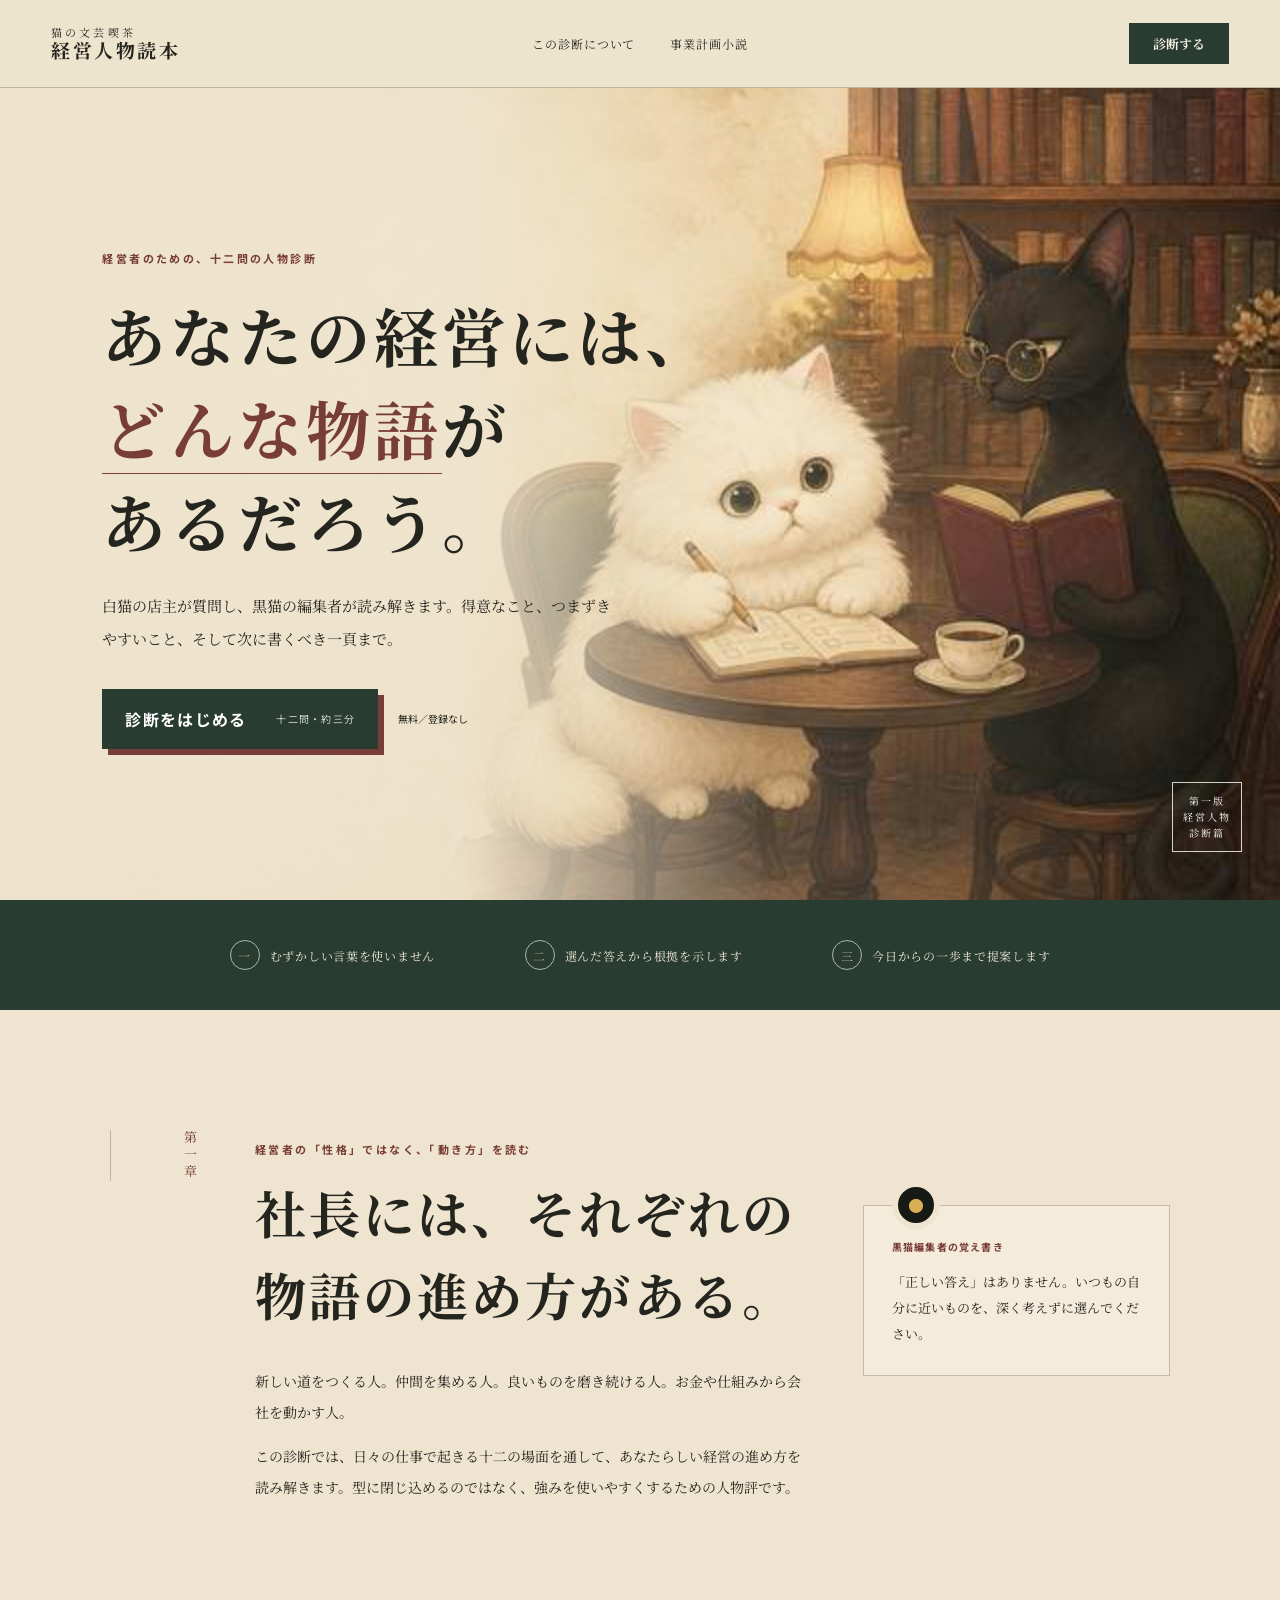
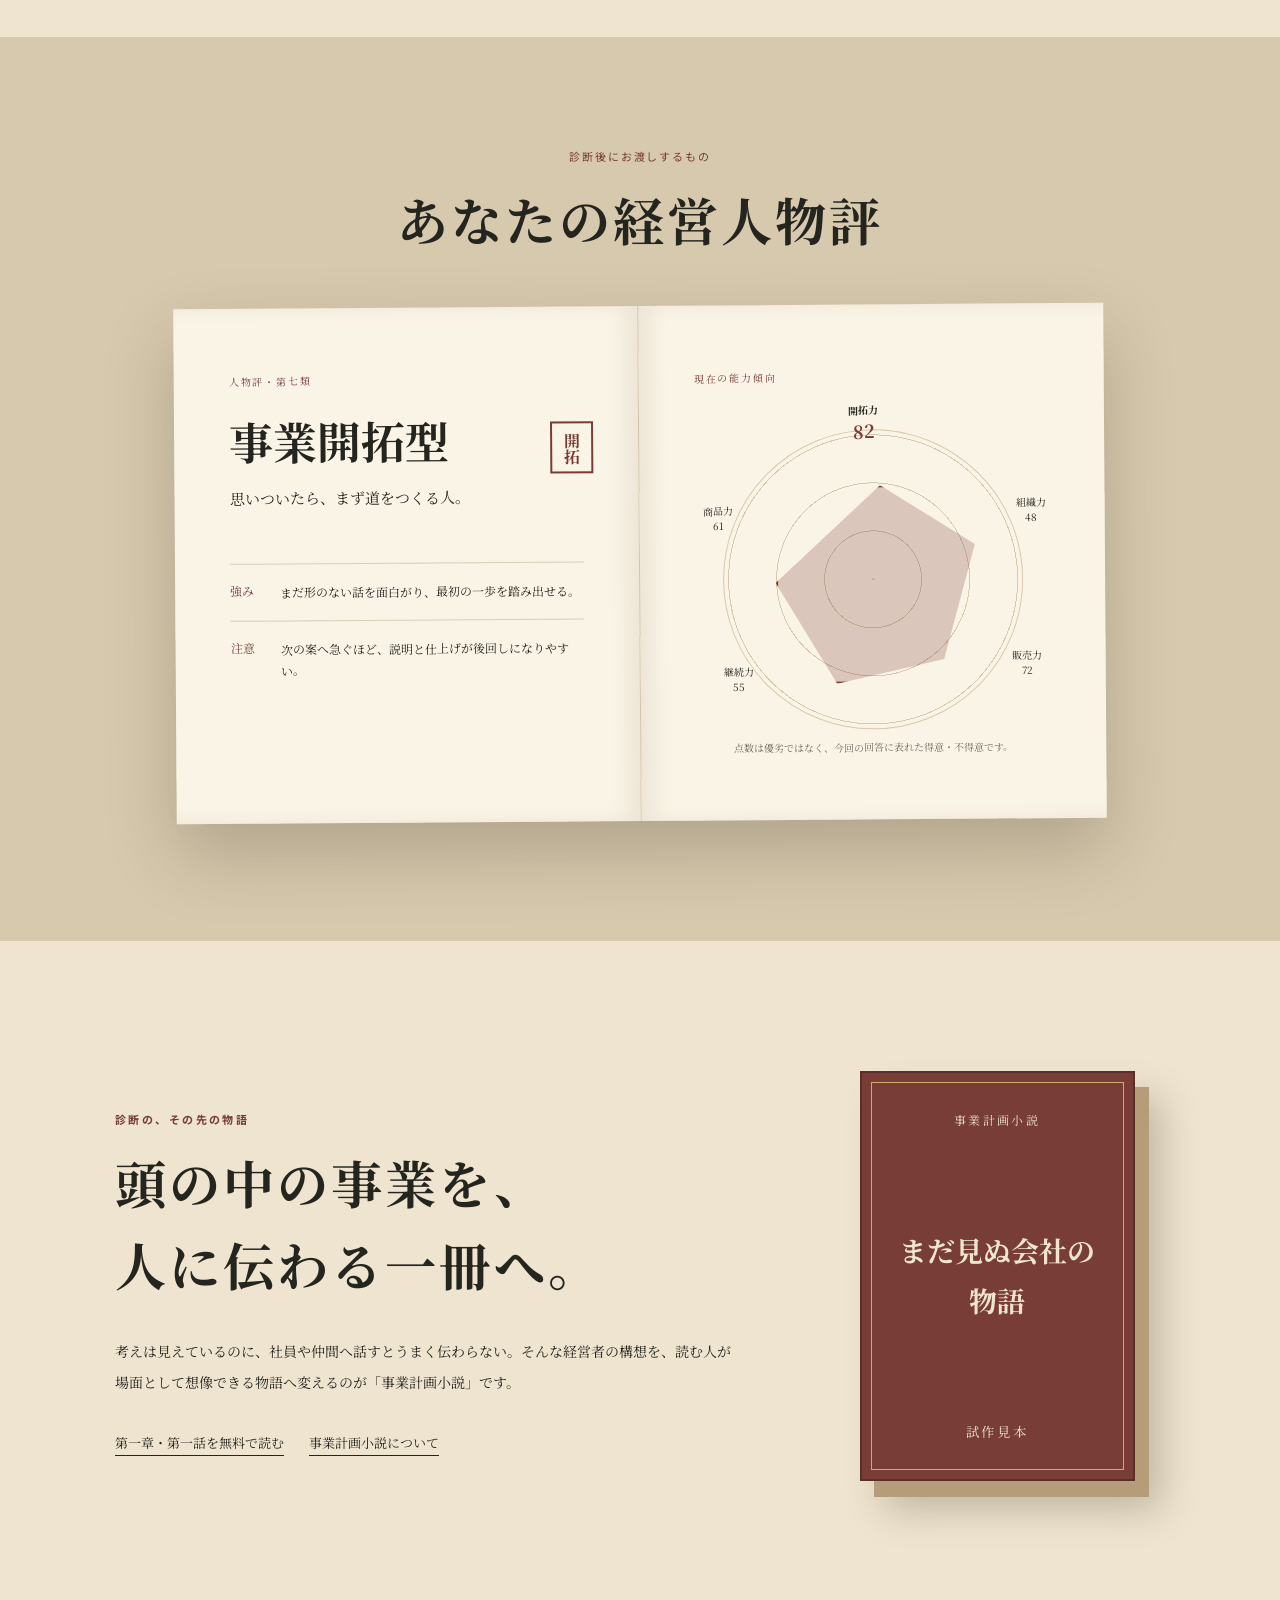
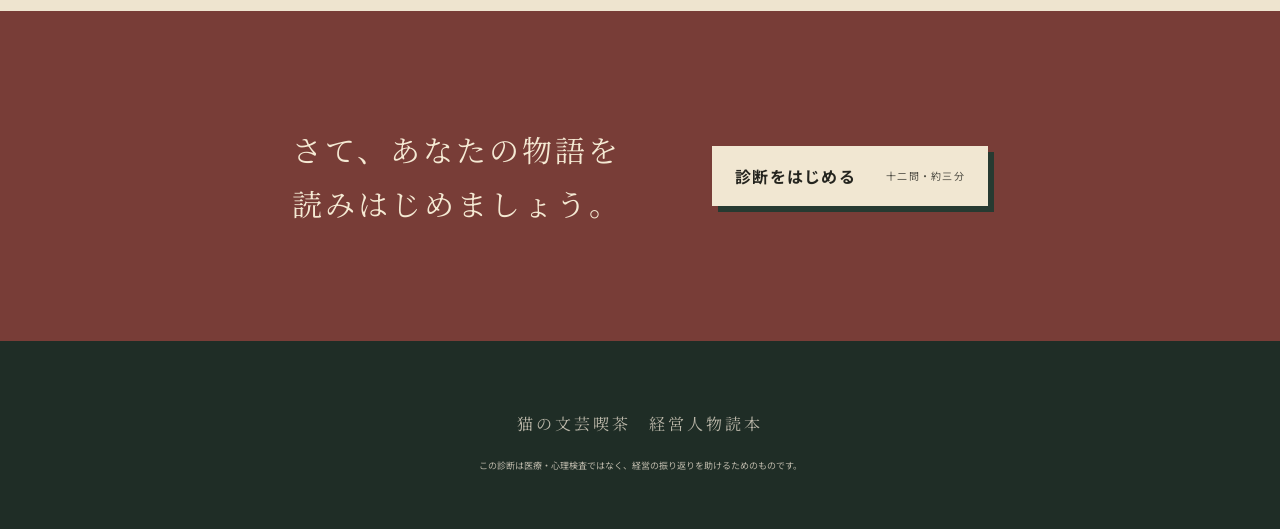
==== prototype-v3/index.html @ 884569ca "文芸喫茶をテーマにした新トップ案を追加" ====
<!doctype html>
<html lang="ja">
<head>
  <meta charset="utf-8">
  <meta name="viewport" content="width=device-width,initial-scale=1">
  <meta name="theme-color" content="#eee4cf">
  <title>猫の文芸喫茶｜経営タイプ診断</title>
  <meta name="description" content="12の質問から、あなたの経営タイプと次の一手を読み解きます。">
  <link rel="stylesheet" href="styles.css">
</head>
<body>
  <header class="topbar">
    <a class="logo" href="#top"><span>猫の文芸喫茶</span><b>経営人物読本</b></a>
    <nav aria-label="主要メニュー"><a href="#about">この診断について</a><a href="#novel">事業計画小説</a></nav>
    <a class="small-start" href="../prototype-v2/">診断する</a>
  </header>

  <main id="top">
    <section class="hero">
      <img class="hero-image" src="assets/literary-cats-web.jpg" alt="古い文芸喫茶で経営診断をする白猫と黒猫">
      <div class="hero-copy">
        <p class="kicker">経営者のための、十二問の人物診断</p>
        <h1>あなたの経営には、<br><em>どんな物語</em>が<br>あるだろう。</h1>
        <p class="intro">白猫の店主が質問し、黒猫の編集者が読み解きます。得意なこと、つまずきやすいこと、そして次に書くべき一頁まで。</p>
        <div class="hero-actions">
          <a class="start-button" href="../prototype-v2/">診断をはじめる<span>十二問・約三分</span></a>
          <p>無料／登録なし</p>
        </div>
      </div>
      <p class="edition">第一版<br>経営人物<br>診断篇</p>
    </section>

    <section class="quiet-strip" aria-label="診断の特徴">
      <p><span>一</span>むずかしい言葉を使いません</p>
      <p><span>二</span>選んだ答えから根拠を示します</p>
      <p><span>三</span>今日からの一歩まで提案します</p>
    </section>

    <section class="reading-room" id="about">
      <div class="section-number">第一章</div>
      <div class="room-copy">
        <p class="overline">経営者の「性格」ではなく、「動き方」を読む</p>
        <h2>社長には、それぞれの<br>物語の進め方がある。</h2>
        <p>新しい道をつくる人。仲間を集める人。良いものを磨き続ける人。お金や仕組みから会社を動かす人。</p>
        <p>この診断では、日々の仕事で起きる十二の場面を通して、あなたらしい経営の進め方を読み解きます。型に閉じ込めるのではなく、強みを使いやすくするための人物評です。</p>
      </div>
      <aside class="editor-note">
        <div class="black-cat-mark" aria-hidden="true">●</div>
        <p class="note-label">黒猫編集者の覚え書き</p>
        <blockquote>「正しい答え」はありません。いつもの自分に近いものを、深く考えずに選んでください。</blockquote>
      </aside>
    </section>

    <section class="result-preview">
      <div class="preview-heading"><p>診断後にお渡しするもの</p><h2>あなたの経営人物評</h2></div>
      <div class="book-spread">
        <article class="type-page">
          <p class="page-label">人物評・第七類</p>
          <h3>事業開拓型</h3>
          <p class="type-line">思いついたら、まず道をつくる人。</p>
          <div class="seal">開拓</div>
          <dl><div><dt>強み</dt><dd>まだ形のない話を面白がり、最初の一歩を踏み出せる。</dd></div><div><dt>注意</dt><dd>次の案へ急ぐほど、説明と仕上げが後回しになりやすい。</dd></div></dl>
        </article>
        <article class="chart-page">
          <p class="page-label">現在の能力傾向</p>
          <div class="radar-placeholder" aria-label="能力レーダーチャートの見本"><i></i><b>開拓力<br><strong>82</strong></b><span class="a">商品力<br>61</span><span class="b">組織力<br>48</span><span class="c">販売力<br>72</span><span class="d">継続力<br>55</span></div>
          <p class="caption">点数は優劣ではなく、今回の回答に表れた得意・不得意です。</p>
        </article>
      </div>
    </section>

    <section class="novel-section" id="novel">
      <div class="novel-inner">
        <p class="overline">診断の、その先の物語</p>
        <h2>頭の中の事業を、<br>人に伝わる一冊へ。</h2>
        <p>考えは見えているのに、社員や仲間へ話すとうまく伝わらない。そんな経営者の構想を、読む人が場面として想像できる物語へ変えるのが「事業計画小説」です。</p>
        <div class="novel-links"><a href="../prototype/story-preview.html">第一章・第一話を無料で読む</a><a href="../prototype/story-plan.html">事業計画小説について</a></div>
      </div>
      <div class="book-cover" aria-hidden="true"><span>事業計画小説</span><b>まだ見ぬ会社の<br>物語</b><small>試作見本</small></div>
    </section>

    <section class="final-cta">
      <p>さて、あなたの物語を<br>読みはじめましょう。</p>
      <a class="start-button light" href="../prototype-v2/">診断をはじめる<span>十二問・約三分</span></a>
    </section>
  </main>
  <footer><p>猫の文芸喫茶　経営人物読本</p><small>この診断は医療・心理検査ではなく、経営の振り返りを助けるためのものです。</small></footer>
</body>
</html>
---- prototype-v3/styles.css ----
@import url('https://fonts.googleapis.com/css2?family=Noto+Sans+JP:wght@400;600;700&family=Noto+Serif+JP:wght@500;600;700;900&display=swap');
:root{--paper:#eee4cf;--light:#f8f1e3;--ink:#25251f;--green:#293c32;--wine:#783d37;--gold:#a77d3d;--line:rgba(51,42,29,.25)}*{box-sizing:border-box}html{scroll-behavior:smooth}body{margin:0;background:var(--paper);color:var(--ink);font-family:'Noto Serif JP','Yu Mincho',serif}.topbar{height:88px;display:grid;grid-template-columns:1fr auto 1fr;align-items:center;padding:0 4vw;border-bottom:1px solid var(--line);background:rgba(238,228,207,.96);position:relative;z-index:3}.logo{color:var(--ink);text-decoration:none;line-height:1.2}.logo span{display:block;font-size:11px;letter-spacing:.28em}.logo b{font-size:19px;letter-spacing:.13em}.topbar nav{display:flex;gap:35px}.topbar nav a{color:var(--ink);text-decoration:none;font-size:12px;letter-spacing:.08em}.small-start{justify-self:end;color:var(--light);background:var(--green);padding:11px 24px;text-decoration:none;font-weight:700;font-size:13px}.hero{min-height:calc(100vh - 88px);position:relative;overflow:hidden;display:grid;align-items:center}.hero-image{position:absolute;inset:0;width:100%;height:100%;object-fit:cover}.hero:after{content:"";position:absolute;inset:0;background:linear-gradient(90deg,rgba(238,228,207,.98) 0%,rgba(238,228,207,.91) 36%,rgba(238,228,207,.18) 60%,transparent 100%)}.hero-copy{position:relative;z-index:1;width:min(48vw,650px);margin-left:8vw;padding:60px 0}.kicker,.overline{font-family:'Noto Sans JP',sans-serif;font-size:11px;font-weight:700;letter-spacing:.22em;color:var(--wine)}.hero h1{font-size:clamp(44px,5vw,78px);line-height:1.45;letter-spacing:.06em;margin:22px 0}.hero h1 em{font-style:normal;color:var(--wine);border-bottom:1px solid var(--wine)}.intro{font-size:15px;line-height:2.2;max-width:520px}.hero-actions{display:flex;align-items:center;gap:20px;margin-top:34px}.start-button{display:inline-flex;align-items:center;gap:30px;background:var(--green);color:#fff;text-decoration:none;padding:18px 23px;font-family:'Noto Sans JP',sans-serif;font-weight:700;letter-spacing:.08em;box-shadow:6px 6px 0 var(--wine)}.start-button span{font-size:10px;font-weight:400;opacity:.8}.hero-actions p{font-family:'Noto Sans JP',sans-serif;font-size:10px}.edition{position:absolute;z-index:2;right:3vw;bottom:3vw;border:1px solid rgba(255,255,255,.8);color:#fff;padding:10px;font-size:10px;line-height:1.6;letter-spacing:.2em;text-align:center}.quiet-strip{min-height:110px;background:var(--green);color:#eee7d9;display:flex;justify-content:center;align-items:center;gap:7vw;padding:20px}.quiet-strip p{font-size:12px;letter-spacing:.06em}.quiet-strip span{display:inline-grid;place-items:center;width:30px;height:30px;border:1px solid #aab6ad;border-radius:50%;margin-right:10px;color:#d4bf93}.reading-room{max-width:1120px;margin:120px auto;padding:0 30px;display:grid;grid-template-columns:90px 1.35fr .75fr;gap:55px;align-items:start}.section-number{writing-mode:vertical-rl;letter-spacing:.3em;border-left:1px solid var(--line);padding-left:18px;color:var(--wine);font-size:13px}.room-copy h2,.preview-heading h2,.novel-inner h2{font-size:clamp(34px,4vw,55px);line-height:1.6;letter-spacing:.06em;margin:15px 0 30px}.room-copy>p:not(.overline){font-size:14px;line-height:2.2;max-width:650px}.editor-note{border:1px solid var(--line);padding:28px;margin-top:75px;background:rgba(248,241,227,.6)}.black-cat-mark{width:48px;height:48px;border-radius:50%;background:#161914;color:#d8af54;display:grid;place-items:center;margin-top:-53px;border:6px solid var(--paper)}.note-label{font-family:'Noto Sans JP',sans-serif;font-size:10px;color:var(--wine);font-weight:700;letter-spacing:.12em}.editor-note blockquote{margin:15px 0 0;font-size:13px;line-height:2}.result-preview{background:#d7c9ad;padding:100px 30px 120px}.preview-heading{text-align:center}.preview-heading p{font-family:'Noto Sans JP',sans-serif;font-size:11px;letter-spacing:.18em;color:var(--wine)}.book-spread{max-width:930px;margin:45px auto 0;display:grid;grid-template-columns:1fr 1fr;box-shadow:0 30px 70px rgba(42,33,22,.22);transform:rotate(-.4deg)}.book-spread article{min-height:480px;background:#faf4e6;padding:55px;position:relative}.type-page{border-right:1px solid #d3c4a8;box-shadow:inset -13px 0 18px rgba(77,59,34,.07)}.chart-page{box-shadow:inset 13px 0 18px rgba(77,59,34,.07)}.page-label{font-size:10px;letter-spacing:.18em;color:var(--wine)}.type-page h3{font-size:44px;margin:20px 0 5px}.type-line{font-size:15px}.seal{position:absolute;right:45px;top:115px;border:2px solid var(--wine);color:var(--wine);padding:8px;writing-mode:vertical-rl;font-weight:700}.type-page dl{margin-top:55px}.type-page dl div{display:grid;grid-template-columns:50px 1fr;border-top:1px solid #d8cdb7;padding:17px 0}.type-page dt{color:var(--wine);font-size:12px}.type-page dd{margin:0;font-size:12px;line-height:1.8}.radar-placeholder{width:300px;height:300px;margin:45px auto 0;position:relative;border-radius:50%;background:repeating-radial-gradient(circle,#d7c9ad 0 1px,transparent 1px 48px);border:1px solid #d7c9ad}.radar-placeholder:after{content:"";position:absolute;inset:55px 36px 45px 52px;background:rgba(120,61,55,.25);clip-path:polygon(50% 0,95% 30%,80% 88%,29% 100%,0 49%);border:2px solid var(--wine)}.radar-placeholder b,.radar-placeholder span{position:absolute;font-size:10px;text-align:center}.radar-placeholder b{top:-28px;left:126px}.radar-placeholder strong{font-size:18px;color:var(--wine)}.radar-placeholder .a{left:-20px;top:72px}.radar-placeholder .b{right:-25px;top:65px}.radar-placeholder .c{right:-20px;bottom:50px}.radar-placeholder .d{left:0;bottom:35px}.caption{text-align:center;font-size:10px;color:#736b5e}.novel-section{max-width:1120px;margin:130px auto;padding:0 35px;display:grid;grid-template-columns:1.3fr .7fr;gap:90px;align-items:center}.novel-inner>p:not(.overline){font-size:14px;line-height:2.2;max-width:650px}.novel-links{display:flex;gap:25px;margin-top:35px;flex-wrap:wrap}.novel-links a{color:var(--ink);text-underline-offset:7px;font-size:13px}.book-cover{width:275px;height:410px;justify-self:center;background:var(--wine);color:#efe4cc;padding:38px 30px;box-shadow:14px 16px 0 #b49d78,25px 28px 35px rgba(55,42,25,.25);border:2px solid #5c2e2b;outline:1px solid #d0aa6a;outline-offset:-12px;display:flex;flex-direction:column;text-align:center}.book-cover span{font-size:12px;letter-spacing:.2em}.book-cover b{margin:auto;font-size:28px;line-height:1.8}.book-cover small{letter-spacing:.2em}.final-cta{background:var(--wine);color:#f4e9d3;min-height:330px;display:flex;justify-content:center;align-items:center;gap:90px;padding:45px}.final-cta p{font-size:30px;line-height:1.8;letter-spacing:.1em}.start-button.light{background:#f1e7d2;color:var(--ink);box-shadow:6px 6px 0 #273a31}footer{background:#1f2d26;color:#bcb8aa;text-align:center;padding:55px 20px}footer p{letter-spacing:.18em}footer small{font-family:'Noto Sans JP',sans-serif;font-size:9px}
@media(max-width:800px){.topbar{height:67px;grid-template-columns:1fr auto;padding:0 16px}.topbar nav{display:none}.logo b{font-size:16px}.small-start{padding:8px 14px}.hero{min-height:760px;display:block}.hero-image{height:48%;top:auto;object-position:63% center}.hero:after{background:linear-gradient(180deg,var(--paper) 0%,var(--paper) 52%,rgba(238,228,207,.2) 75%,transparent 100%)}.hero-copy{width:auto;margin:0;padding:48px 24px;position:relative}.hero h1{font-size:42px;line-height:1.5}.intro{font-size:13px}.hero-actions{display:block}.start-button{justify-content:space-between;width:100%}.hero-actions p{text-align:center}.edition{display:none}.quiet-strip{display:grid;gap:10px;justify-content:start;padding:25px 28px}.reading-room{margin:75px auto;grid-template-columns:35px 1fr;gap:20px;padding:0 22px}.section-number{font-size:11px}.room-copy h2,.preview-heading h2,.novel-inner h2{font-size:31px}.editor-note{grid-column:2;margin-top:35px}.result-preview{padding:70px 15px 90px}.book-spread{grid-template-columns:1fr;transform:none}.book-spread article{min-height:auto;padding:35px 27px}.type-page{border-right:0;border-bottom:1px solid #d3c4a8}.type-page h3{font-size:35px}.seal{top:80px;right:28px}.radar-placeholder{width:240px;height:240px}.radar-placeholder b{left:96px}.novel-section{margin:80px auto;grid-template-columns:1fr;gap:50px;padding:0 24px}.book-cover{width:235px;height:350px}.final-cta{display:block;text-align:center;padding:60px 22px}.final-cta p{font-size:25px}.final-cta .start-button{margin-top:30px}footer{padding:40px 18px}}
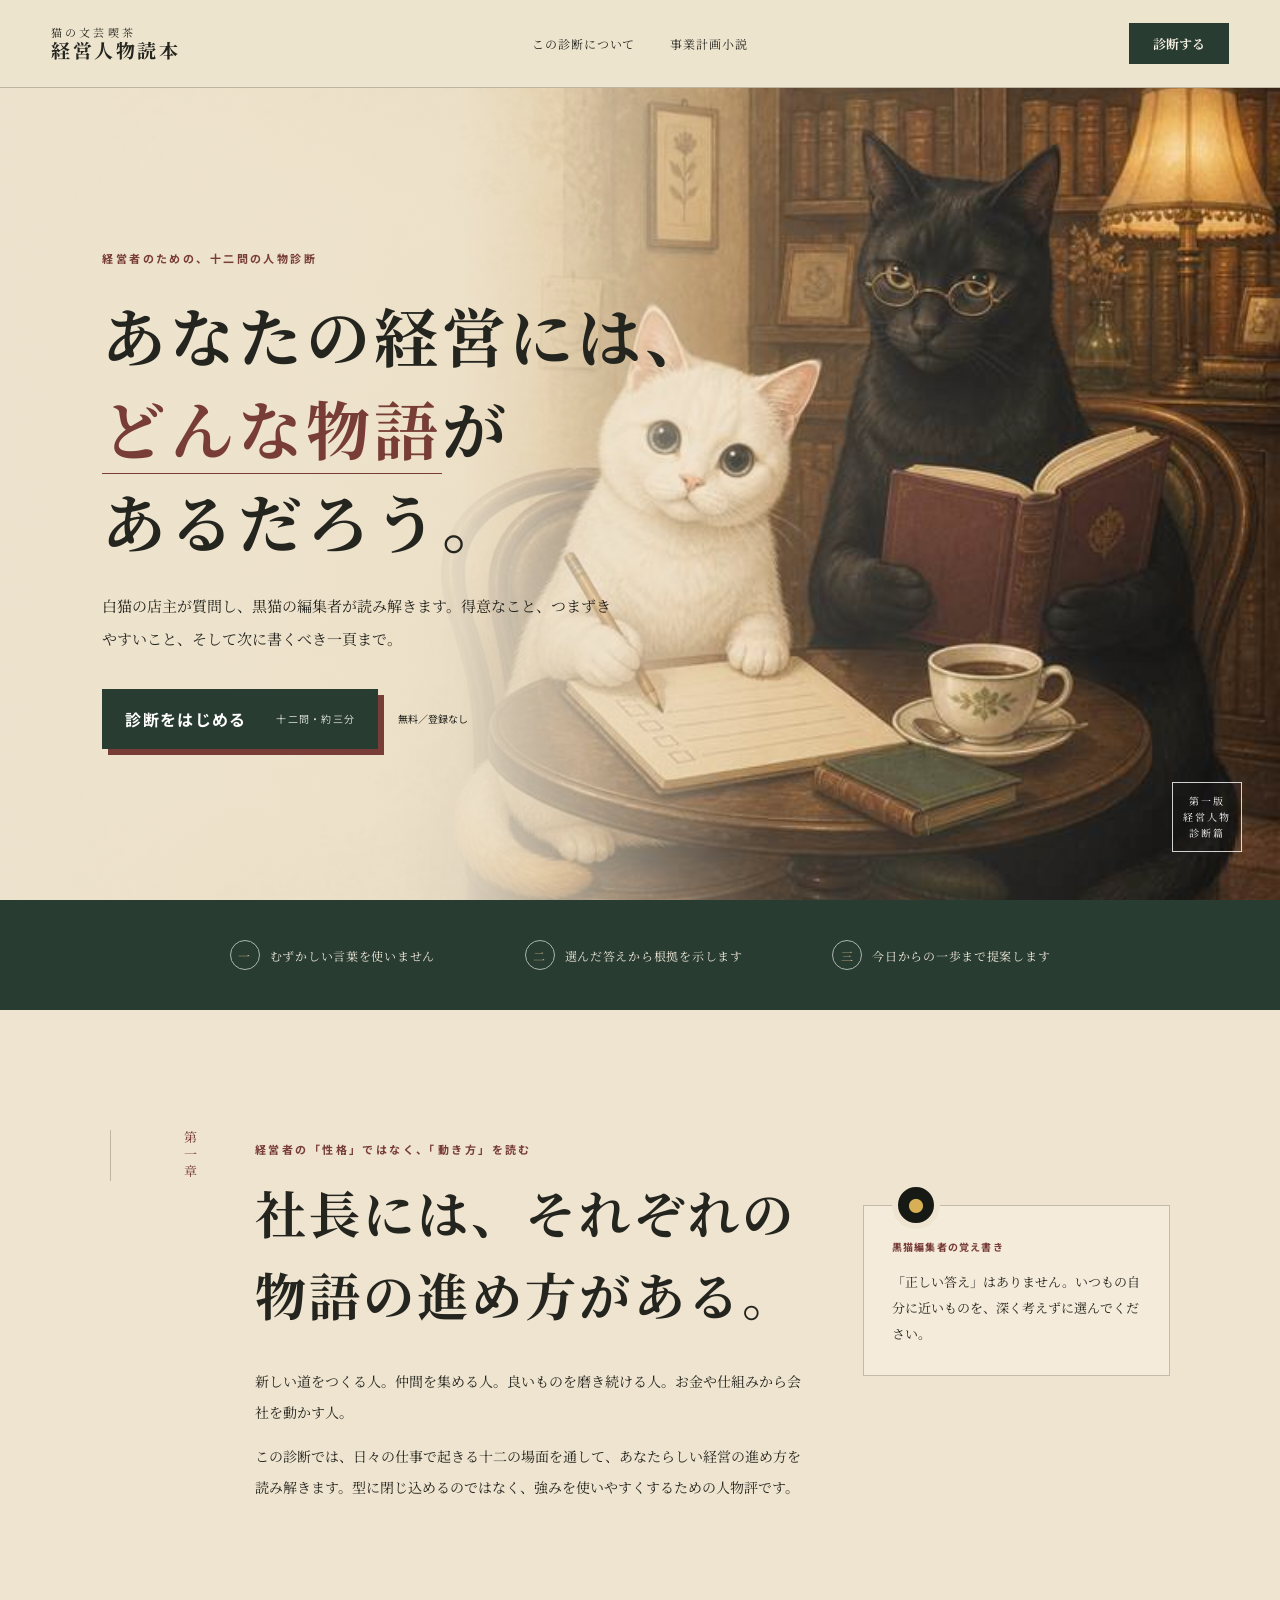
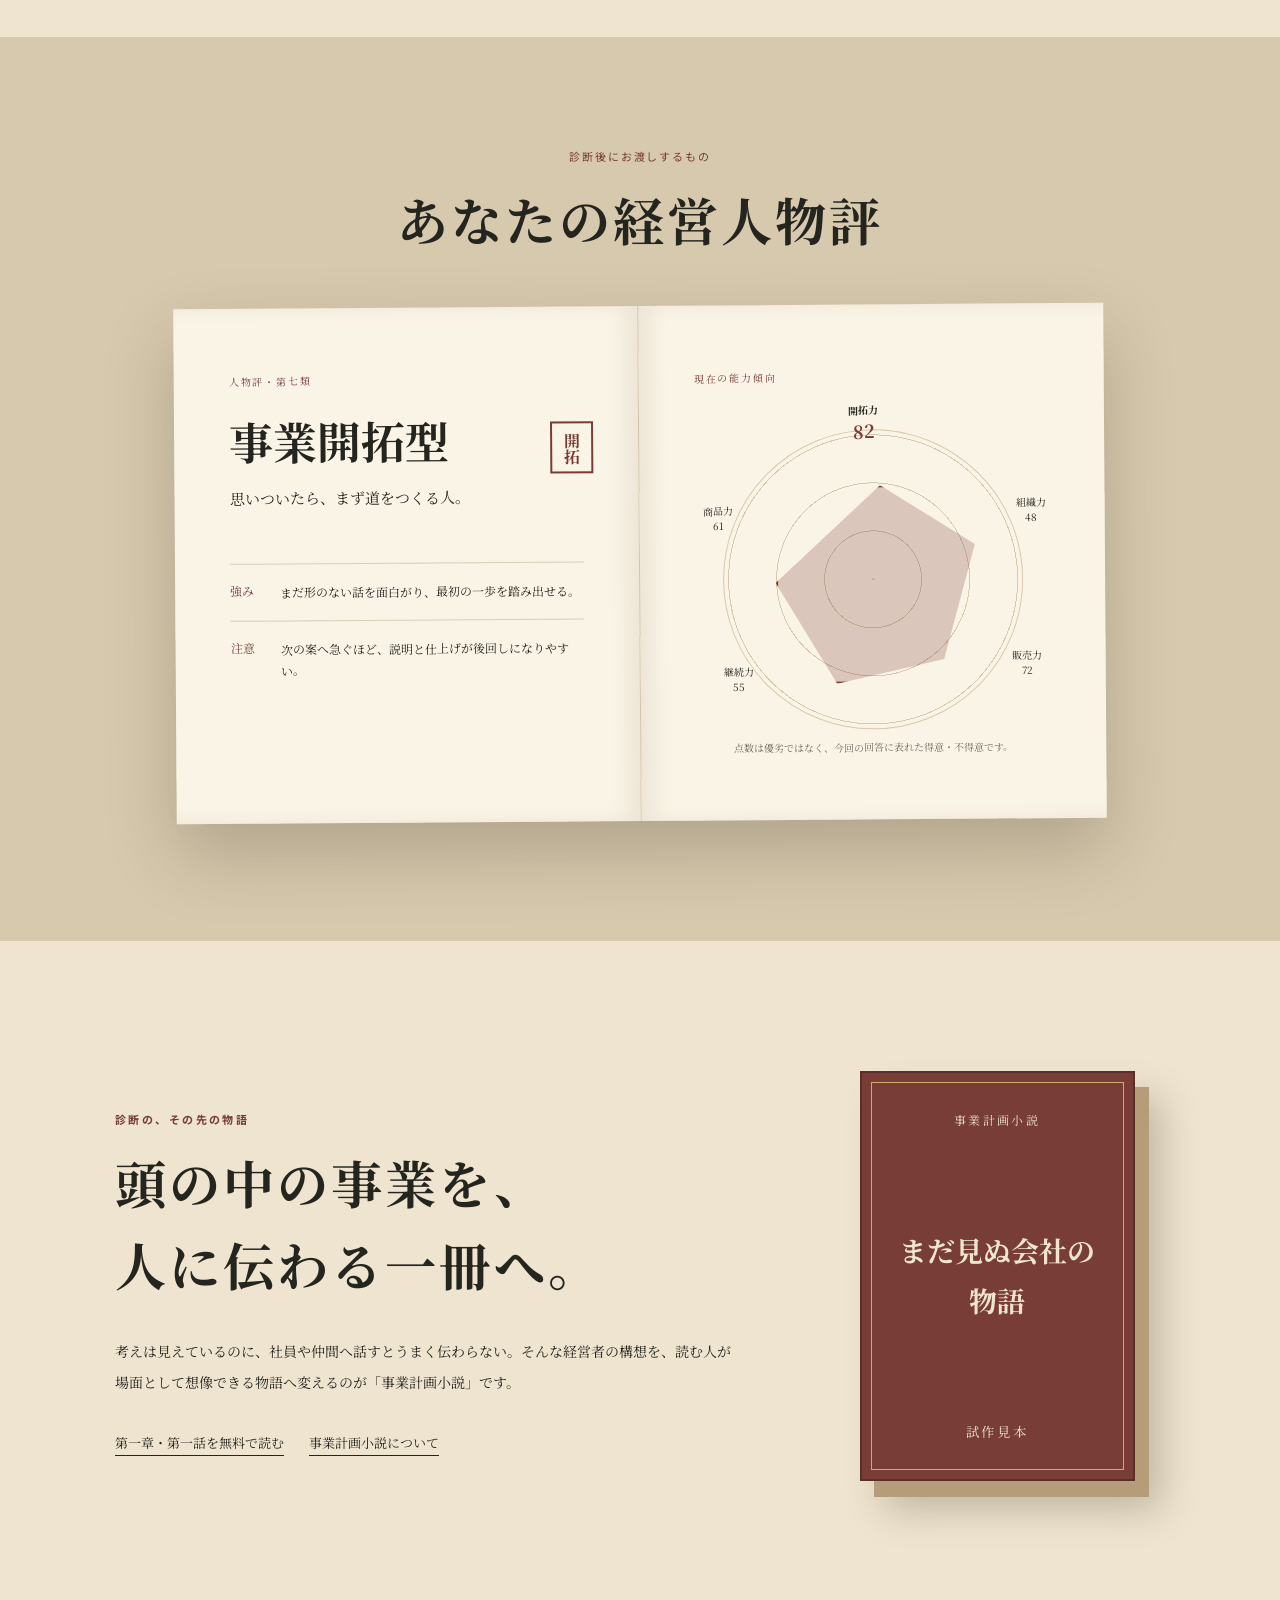
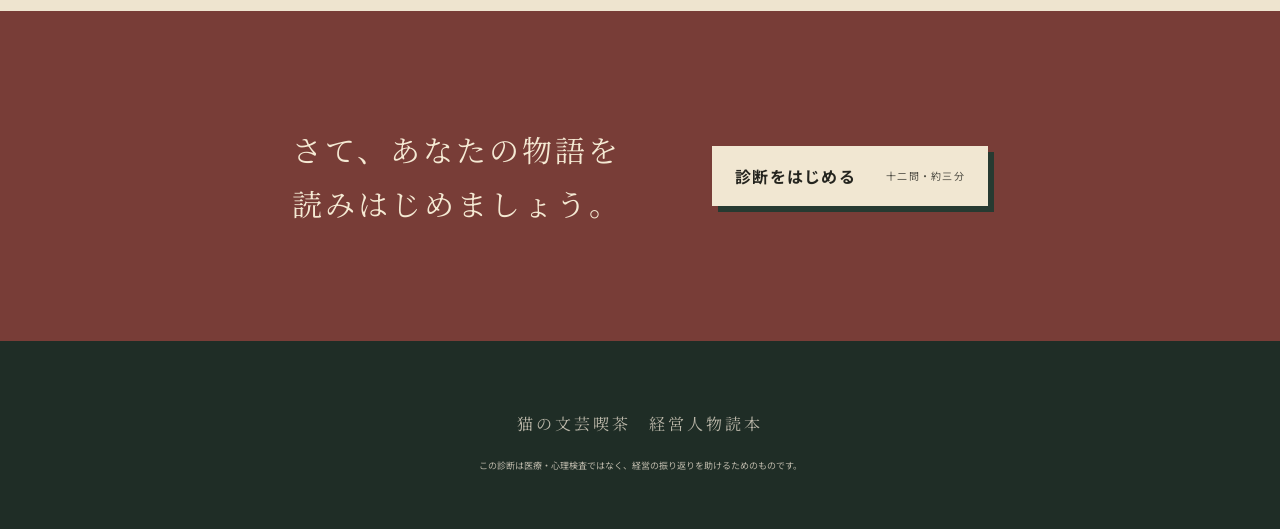
==== commit 2274c6e5: "実物を参考に白猫キャラクターを更新" ====
--- a/prototype-v3/index.html
+++ b/prototype-v3/index.html
@@ -17,7 +17,7 @@
 
   <main id="top">
     <section class="hero">
-      <img class="hero-image" src="assets/literary-cats-web.jpg" alt="古い文芸喫茶で経営診断をする白猫と黒猫">
+      <img class="hero-image" src="assets/literary-cats-v2.jpg" alt="古い文芸喫茶で経営診断をする白猫と黒猫">
       <div class="hero-copy">
         <p class="kicker">経営者のための、十二問の人物診断</p>
         <h1>あなたの経営には、<br><em>どんな物語</em>が<br>あるだろう。</h1>
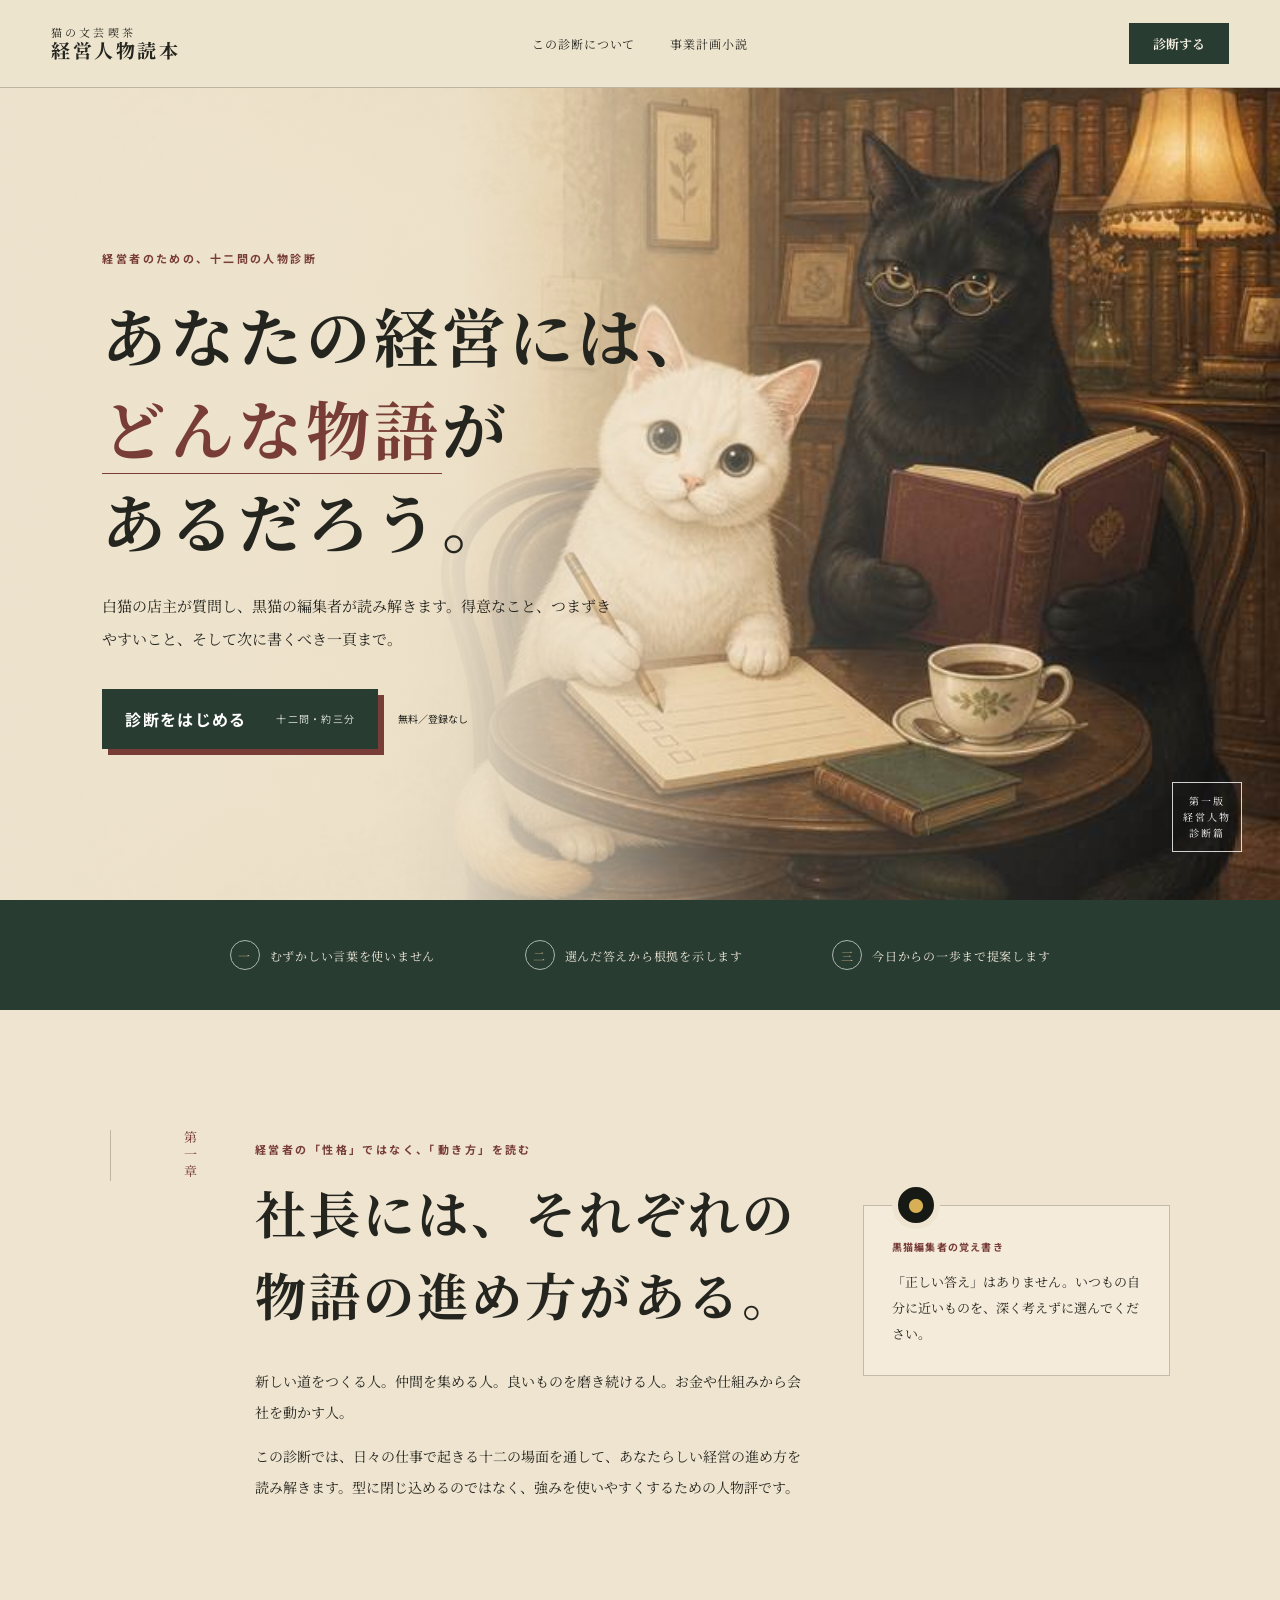
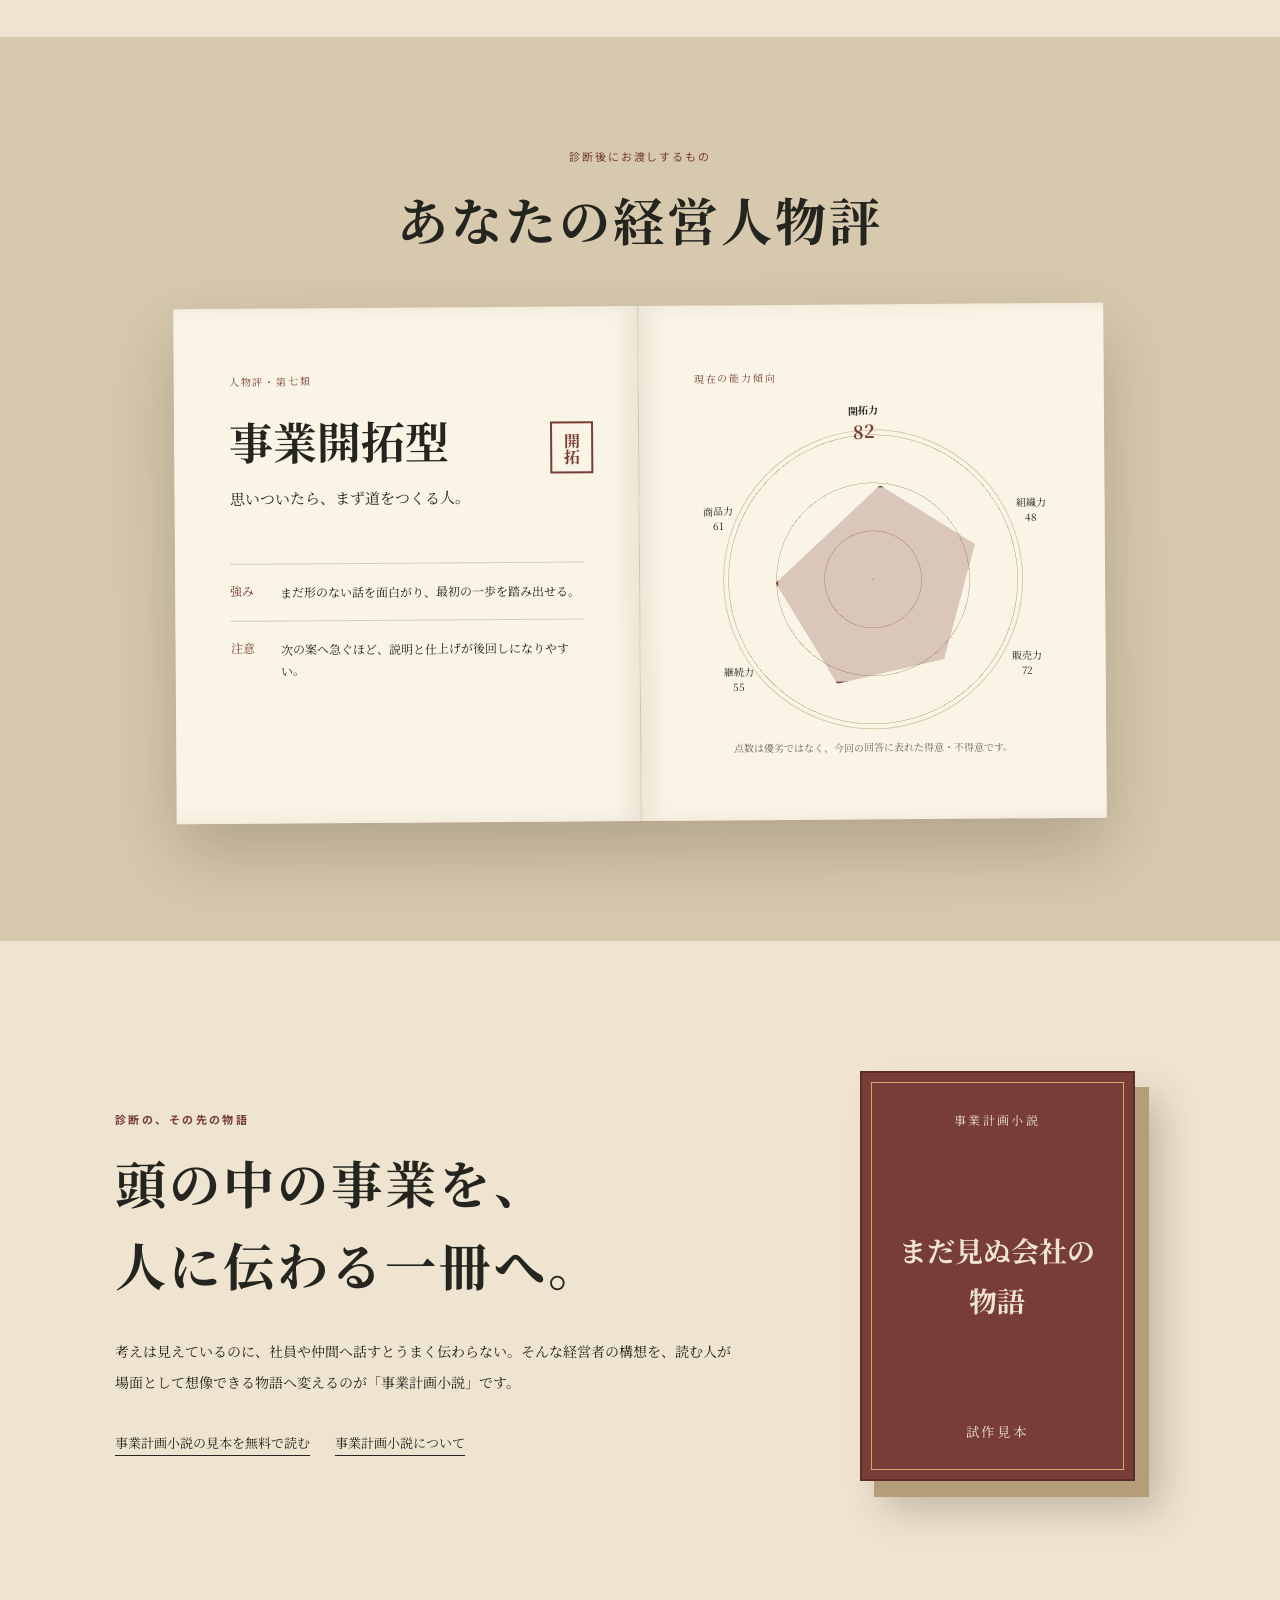
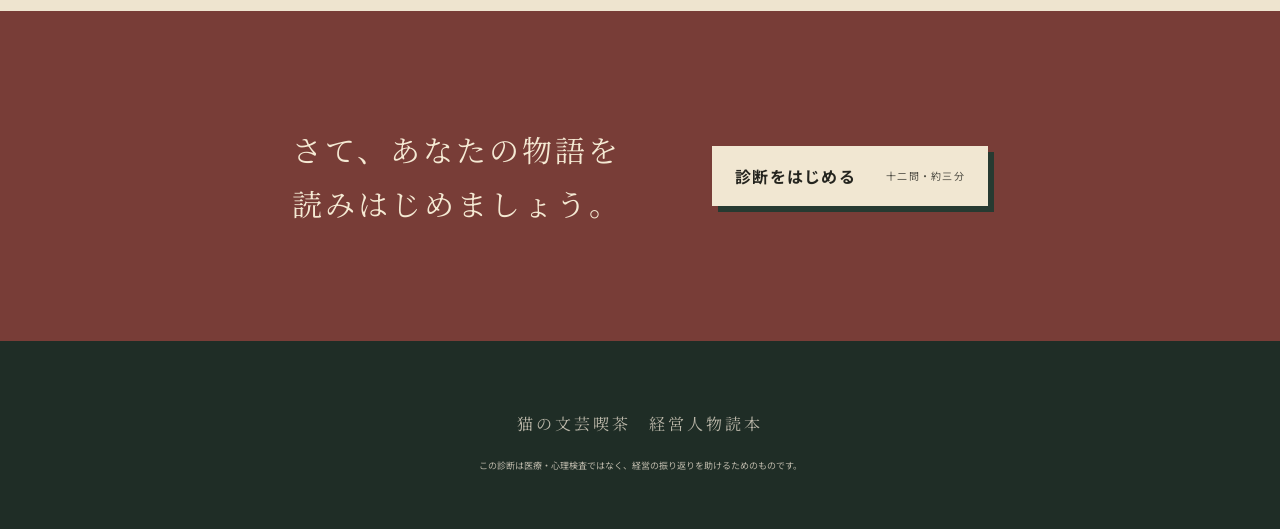
==== commit 57353139: "スマホの猫画像と診断ボタンの重なりを解消" ====
--- a/prototype-v3/index.html
+++ b/prototype-v3/index.html
@@ -74,7 +74,7 @@
         <p class="overline">診断の、その先の物語</p>
         <h2>頭の中の事業を、<br>人に伝わる一冊へ。</h2>
         <p>考えは見えているのに、社員や仲間へ話すとうまく伝わらない。そんな経営者の構想を、読む人が場面として想像できる物語へ変えるのが「事業計画小説」です。</p>
-        <div class="novel-links"><a href="../prototype/story-preview.html">第一章・第一話を無料で読む</a><a href="../prototype/story-plan.html">事業計画小説について</a></div>
+        <div class="novel-links"><a href="../prototype/story-preview.html">事業計画小説の見本を無料で読む</a><a href="../prototype/story-plan.html">事業計画小説について</a></div>
       </div>
       <div class="book-cover" aria-hidden="true"><span>事業計画小説</span><b>まだ見ぬ会社の<br>物語</b><small>試作見本</small></div>
     </section>
--- a/prototype-v3/styles.css
+++ b/prototype-v3/styles.css
@@ -1,4 +1,4 @@
 @import url('https://fonts.googleapis.com/css2?family=Noto+Sans+JP:wght@400;600;700&family=Noto+Serif+JP:wght@500;600;700;900&display=swap');
 :root{--paper:#eee4cf;--light:#f8f1e3;--ink:#25251f;--green:#293c32;--wine:#783d37;--gold:#a77d3d;--line:rgba(51,42,29,.25)}*{box-sizing:border-box}html{scroll-behavior:smooth}body{margin:0;background:var(--paper);color:var(--ink);font-family:'Noto Serif JP','Yu Mincho',serif}.topbar{height:88px;display:grid;grid-template-columns:1fr auto 1fr;align-items:center;padding:0 4vw;border-bottom:1px solid var(--line);background:rgba(238,228,207,.96);position:relative;z-index:3}.logo{color:var(--ink);text-decoration:none;line-height:1.2}.logo span{display:block;font-size:11px;letter-spacing:.28em}.logo b{font-size:19px;letter-spacing:.13em}.topbar nav{display:flex;gap:35px}.topbar nav a{color:var(--ink);text-decoration:none;font-size:12px;letter-spacing:.08em}.small-start{justify-self:end;color:var(--light);background:var(--green);padding:11px 24px;text-decoration:none;font-weight:700;font-size:13px}.hero{min-height:calc(100vh - 88px);position:relative;overflow:hidden;display:grid;align-items:center}.hero-image{position:absolute;inset:0;width:100%;height:100%;object-fit:cover}.hero:after{content:"";position:absolute;inset:0;background:linear-gradient(90deg,rgba(238,228,207,.98) 0%,rgba(238,228,207,.91) 36%,rgba(238,228,207,.18) 60%,transparent 100%)}.hero-copy{position:relative;z-index:1;width:min(48vw,650px);margin-left:8vw;padding:60px 0}.kicker,.overline{font-family:'Noto Sans JP',sans-serif;font-size:11px;font-weight:700;letter-spacing:.22em;color:var(--wine)}.hero h1{font-size:clamp(44px,5vw,78px);line-height:1.45;letter-spacing:.06em;margin:22px 0}.hero h1 em{font-style:normal;color:var(--wine);border-bottom:1px solid var(--wine)}.intro{font-size:15px;line-height:2.2;max-width:520px}.hero-actions{display:flex;align-items:center;gap:20px;margin-top:34px}.start-button{display:inline-flex;align-items:center;gap:30px;background:var(--green);color:#fff;text-decoration:none;padding:18px 23px;font-family:'Noto Sans JP',sans-serif;font-weight:700;letter-spacing:.08em;box-shadow:6px 6px 0 var(--wine)}.start-button span{font-size:10px;font-weight:400;opacity:.8}.hero-actions p{font-family:'Noto Sans JP',sans-serif;font-size:10px}.edition{position:absolute;z-index:2;right:3vw;bottom:3vw;border:1px solid rgba(255,255,255,.8);color:#fff;padding:10px;font-size:10px;line-height:1.6;letter-spacing:.2em;text-align:center}.quiet-strip{min-height:110px;background:var(--green);color:#eee7d9;display:flex;justify-content:center;align-items:center;gap:7vw;padding:20px}.quiet-strip p{font-size:12px;letter-spacing:.06em}.quiet-strip span{display:inline-grid;place-items:center;width:30px;height:30px;border:1px solid #aab6ad;border-radius:50%;margin-right:10px;color:#d4bf93}.reading-room{max-width:1120px;margin:120px auto;padding:0 30px;display:grid;grid-template-columns:90px 1.35fr .75fr;gap:55px;align-items:start}.section-number{writing-mode:vertical-rl;letter-spacing:.3em;border-left:1px solid var(--line);padding-left:18px;color:var(--wine);font-size:13px}.room-copy h2,.preview-heading h2,.novel-inner h2{font-size:clamp(34px,4vw,55px);line-height:1.6;letter-spacing:.06em;margin:15px 0 30px}.room-copy>p:not(.overline){font-size:14px;line-height:2.2;max-width:650px}.editor-note{border:1px solid var(--line);padding:28px;margin-top:75px;background:rgba(248,241,227,.6)}.black-cat-mark{width:48px;height:48px;border-radius:50%;background:#161914;color:#d8af54;display:grid;place-items:center;margin-top:-53px;border:6px solid var(--paper)}.note-label{font-family:'Noto Sans JP',sans-serif;font-size:10px;color:var(--wine);font-weight:700;letter-spacing:.12em}.editor-note blockquote{margin:15px 0 0;font-size:13px;line-height:2}.result-preview{background:#d7c9ad;padding:100px 30px 120px}.preview-heading{text-align:center}.preview-heading p{font-family:'Noto Sans JP',sans-serif;font-size:11px;letter-spacing:.18em;color:var(--wine)}.book-spread{max-width:930px;margin:45px auto 0;display:grid;grid-template-columns:1fr 1fr;box-shadow:0 30px 70px rgba(42,33,22,.22);transform:rotate(-.4deg)}.book-spread article{min-height:480px;background:#faf4e6;padding:55px;position:relative}.type-page{border-right:1px solid #d3c4a8;box-shadow:inset -13px 0 18px rgba(77,59,34,.07)}.chart-page{box-shadow:inset 13px 0 18px rgba(77,59,34,.07)}.page-label{font-size:10px;letter-spacing:.18em;color:var(--wine)}.type-page h3{font-size:44px;margin:20px 0 5px}.type-line{font-size:15px}.seal{position:absolute;right:45px;top:115px;border:2px solid var(--wine);color:var(--wine);padding:8px;writing-mode:vertical-rl;font-weight:700}.type-page dl{margin-top:55px}.type-page dl div{display:grid;grid-template-columns:50px 1fr;border-top:1px solid #d8cdb7;padding:17px 0}.type-page dt{color:var(--wine);font-size:12px}.type-page dd{margin:0;font-size:12px;line-height:1.8}.radar-placeholder{width:300px;height:300px;margin:45px auto 0;position:relative;border-radius:50%;background:repeating-radial-gradient(circle,#d7c9ad 0 1px,transparent 1px 48px);border:1px solid #d7c9ad}.radar-placeholder:after{content:"";position:absolute;inset:55px 36px 45px 52px;background:rgba(120,61,55,.25);clip-path:polygon(50% 0,95% 30%,80% 88%,29% 100%,0 49%);border:2px solid var(--wine)}.radar-placeholder b,.radar-placeholder span{position:absolute;font-size:10px;text-align:center}.radar-placeholder b{top:-28px;left:126px}.radar-placeholder strong{font-size:18px;color:var(--wine)}.radar-placeholder .a{left:-20px;top:72px}.radar-placeholder .b{right:-25px;top:65px}.radar-placeholder .c{right:-20px;bottom:50px}.radar-placeholder .d{left:0;bottom:35px}.caption{text-align:center;font-size:10px;color:#736b5e}.novel-section{max-width:1120px;margin:130px auto;padding:0 35px;display:grid;grid-template-columns:1.3fr .7fr;gap:90px;align-items:center}.novel-inner>p:not(.overline){font-size:14px;line-height:2.2;max-width:650px}.novel-links{display:flex;gap:25px;margin-top:35px;flex-wrap:wrap}.novel-links a{color:var(--ink);text-underline-offset:7px;font-size:13px}.book-cover{width:275px;height:410px;justify-self:center;background:var(--wine);color:#efe4cc;padding:38px 30px;box-shadow:14px 16px 0 #b49d78,25px 28px 35px rgba(55,42,25,.25);border:2px solid #5c2e2b;outline:1px solid #d0aa6a;outline-offset:-12px;display:flex;flex-direction:column;text-align:center}.book-cover span{font-size:12px;letter-spacing:.2em}.book-cover b{margin:auto;font-size:28px;line-height:1.8}.book-cover small{letter-spacing:.2em}.final-cta{background:var(--wine);color:#f4e9d3;min-height:330px;display:flex;justify-content:center;align-items:center;gap:90px;padding:45px}.final-cta p{font-size:30px;line-height:1.8;letter-spacing:.1em}.start-button.light{background:#f1e7d2;color:var(--ink);box-shadow:6px 6px 0 #273a31}footer{background:#1f2d26;color:#bcb8aa;text-align:center;padding:55px 20px}footer p{letter-spacing:.18em}footer small{font-family:'Noto Sans JP',sans-serif;font-size:9px}
-@media(max-width:800px){.topbar{height:67px;grid-template-columns:1fr auto;padding:0 16px}.topbar nav{display:none}.logo b{font-size:16px}.small-start{padding:8px 14px}.hero{min-height:760px;display:block}.hero-image{height:48%;top:auto;object-position:63% center}.hero:after{background:linear-gradient(180deg,var(--paper) 0%,var(--paper) 52%,rgba(238,228,207,.2) 75%,transparent 100%)}.hero-copy{width:auto;margin:0;padding:48px 24px;position:relative}.hero h1{font-size:42px;line-height:1.5}.intro{font-size:13px}.hero-actions{display:block}.start-button{justify-content:space-between;width:100%}.hero-actions p{text-align:center}.edition{display:none}.quiet-strip{display:grid;gap:10px;justify-content:start;padding:25px 28px}.reading-room{margin:75px auto;grid-template-columns:35px 1fr;gap:20px;padding:0 22px}.section-number{font-size:11px}.room-copy h2,.preview-heading h2,.novel-inner h2{font-size:31px}.editor-note{grid-column:2;margin-top:35px}.result-preview{padding:70px 15px 90px}.book-spread{grid-template-columns:1fr;transform:none}.book-spread article{min-height:auto;padding:35px 27px}.type-page{border-right:0;border-bottom:1px solid #d3c4a8}.type-page h3{font-size:35px}.seal{top:80px;right:28px}.radar-placeholder{width:240px;height:240px}.radar-placeholder b{left:96px}.novel-section{margin:80px auto;grid-template-columns:1fr;gap:50px;padding:0 24px}.book-cover{width:235px;height:350px}.final-cta{display:block;text-align:center;padding:60px 22px}.final-cta p{font-size:25px}.final-cta .start-button{margin-top:30px}footer{padding:40px 18px}}
+@media(max-width:800px){.topbar{height:67px;grid-template-columns:1fr auto;padding:0 16px}.topbar nav{display:none}.logo b{font-size:16px}.small-start{padding:8px 14px}.hero{min-height:auto;display:flex;flex-direction:column;background:var(--paper)}.hero-copy{order:1;width:100%;margin:0;padding:48px 24px 34px;position:relative;background:var(--paper)}.hero-image{order:2;position:relative;inset:auto;width:100%;height:auto;aspect-ratio:3/2;object-fit:cover;object-position:66% center;display:block}.hero:after{display:none}.hero h1{font-size:42px;line-height:1.5}.intro{font-size:13px}.hero-actions{display:block}.start-button{justify-content:space-between;width:100%}.hero-actions p{text-align:center}.edition{display:none}.quiet-strip{display:grid;gap:10px;justify-content:start;padding:25px 28px}.reading-room{margin:75px auto;grid-template-columns:35px 1fr;gap:20px;padding:0 22px}.section-number{font-size:11px}.room-copy h2,.preview-heading h2,.novel-inner h2{font-size:31px}.editor-note{grid-column:2;margin-top:35px}.result-preview{padding:70px 15px 90px}.book-spread{grid-template-columns:1fr;transform:none}.book-spread article{min-height:auto;padding:35px 27px}.type-page{border-right:0;border-bottom:1px solid #d3c4a8}.type-page h3{font-size:35px}.seal{top:80px;right:28px}.radar-placeholder{width:240px;height:240px}.radar-placeholder b{left:96px}.novel-section{margin:80px auto;grid-template-columns:1fr;gap:50px;padding:0 24px}.book-cover{width:235px;height:350px}.final-cta{display:block;text-align:center;padding:60px 22px}.final-cta p{font-size:25px}.final-cta .start-button{margin-top:30px}footer{padding:40px 18px}}
 
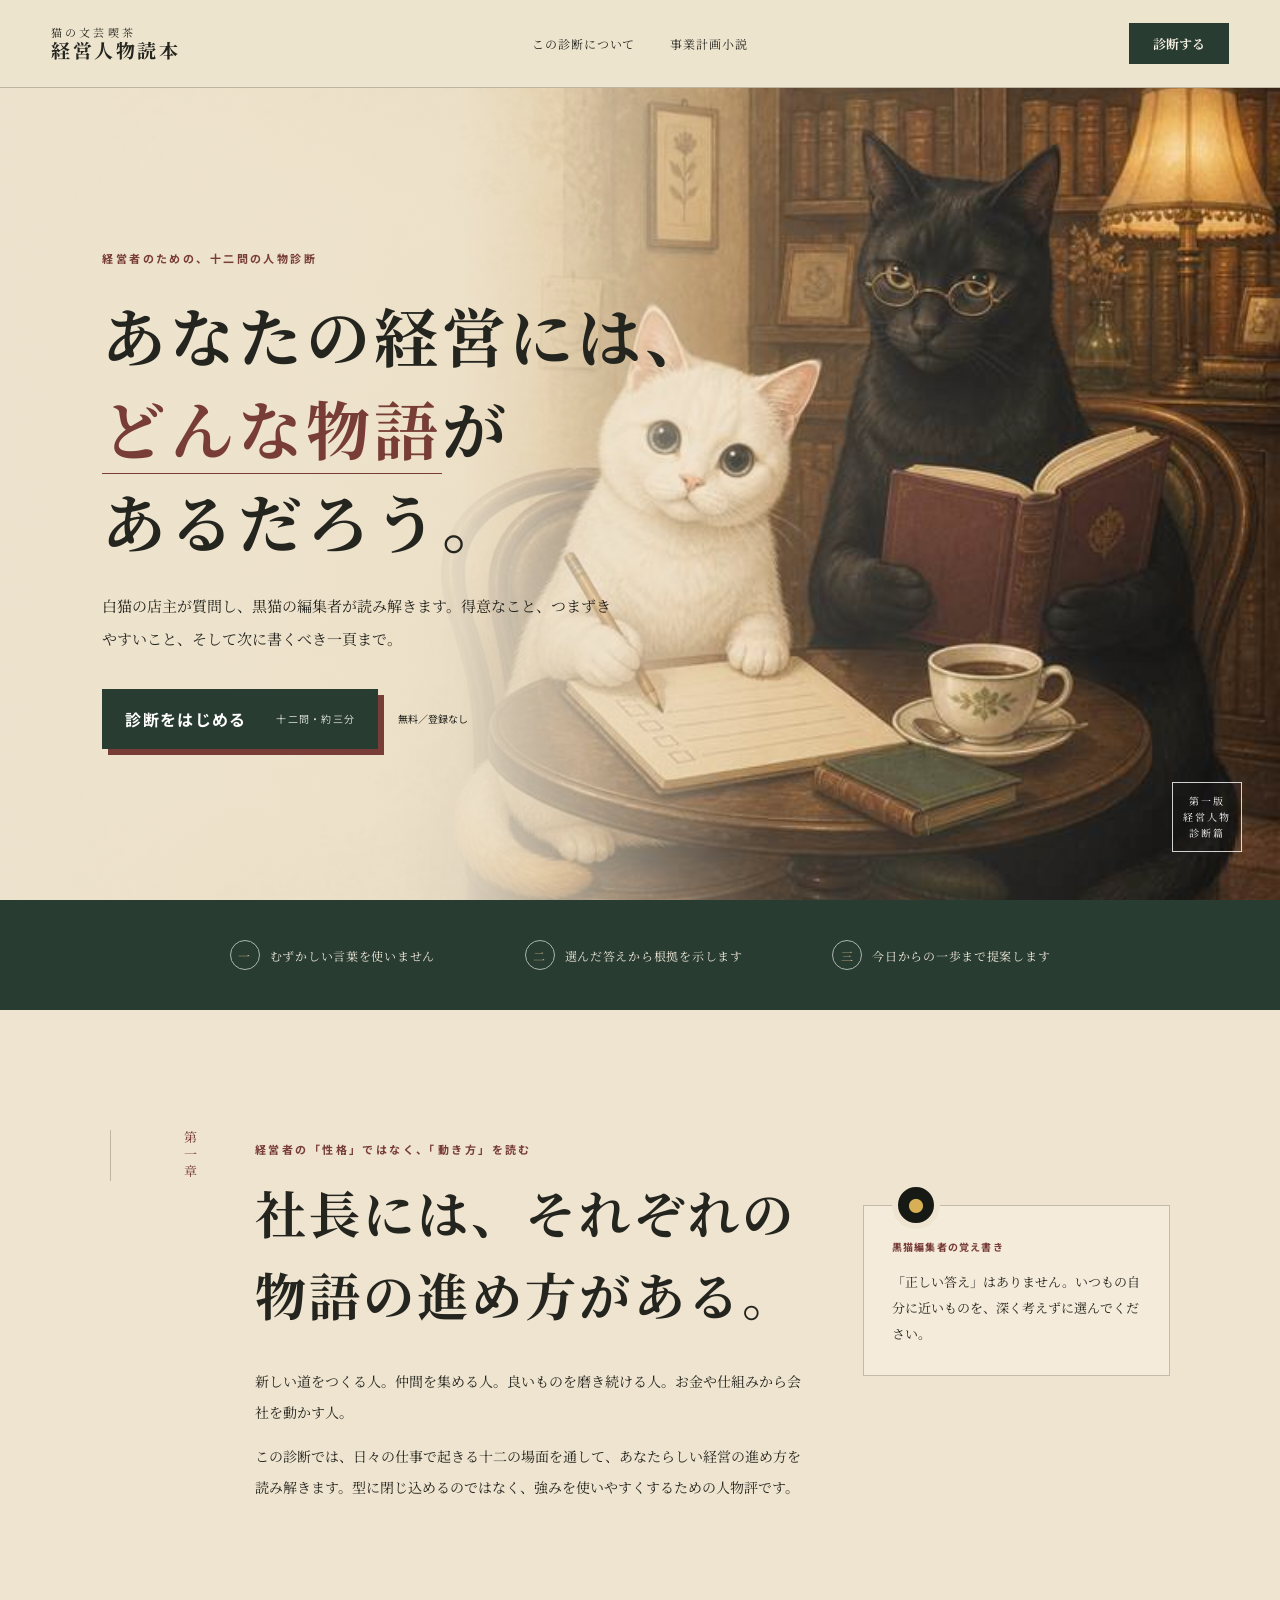
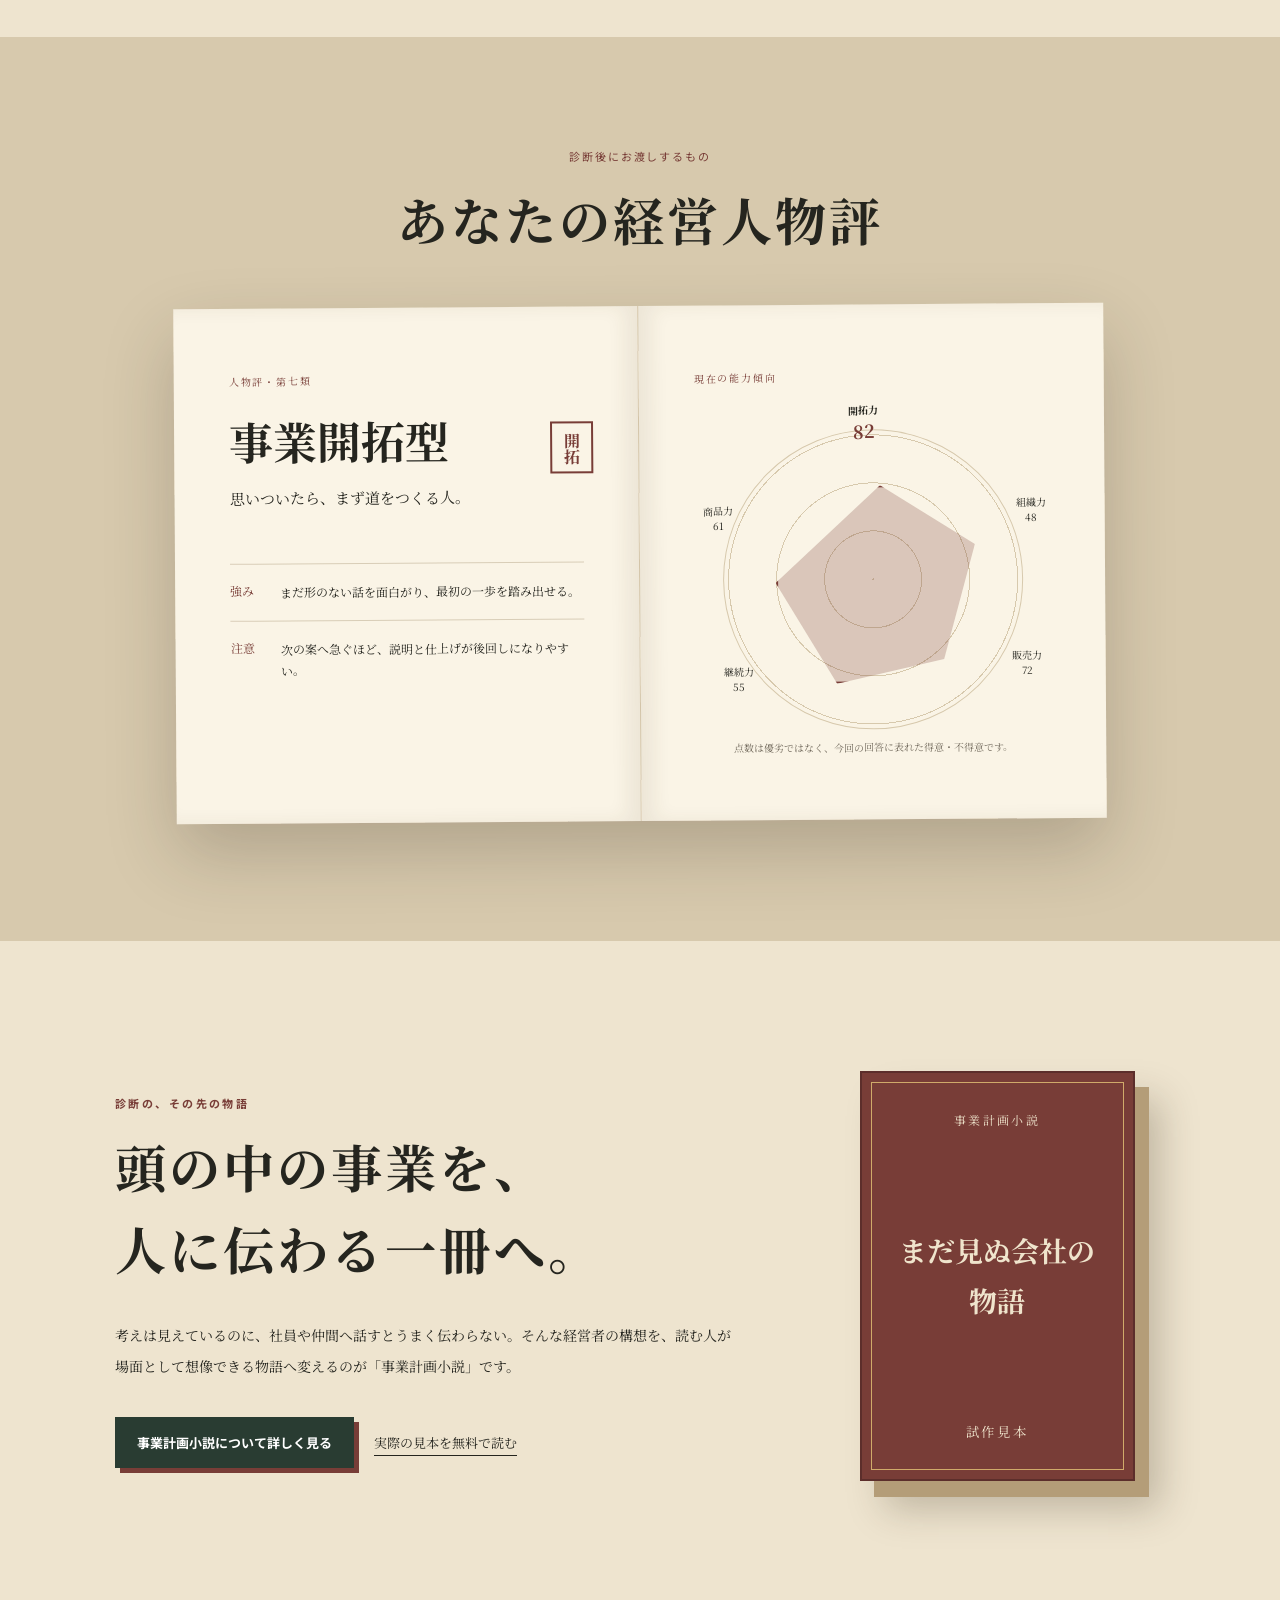
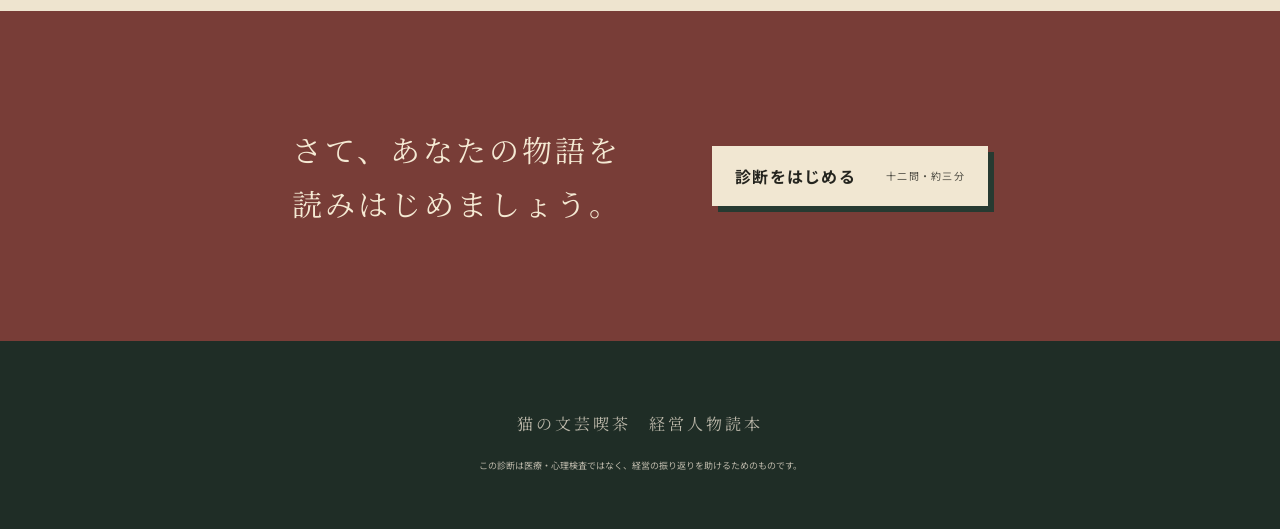
==== commit 2f27fabb: "事業計画小説の説明ページへ導線を集約" ====
--- a/prototype-v3/index.html
+++ b/prototype-v3/index.html
@@ -74,7 +74,7 @@
         <p class="overline">診断の、その先の物語</p>
         <h2>頭の中の事業を、<br>人に伝わる一冊へ。</h2>
         <p>考えは見えているのに、社員や仲間へ話すとうまく伝わらない。そんな経営者の構想を、読む人が場面として想像できる物語へ変えるのが「事業計画小説」です。</p>
-        <div class="novel-links"><a href="../prototype/story-preview.html">事業計画小説の見本を無料で読む</a><a href="../prototype/story-plan.html">事業計画小説について</a></div>
+        <div class="novel-links"><a class="novel-primary" href="../prototype/story-plan.html">事業計画小説について詳しく見る</a><a href="../prototype/story-preview.html">実際の見本を無料で読む</a></div>
       </div>
       <div class="book-cover" aria-hidden="true"><span>事業計画小説</span><b>まだ見ぬ会社の<br>物語</b><small>試作見本</small></div>
     </section>
--- a/prototype-v3/styles.css
+++ b/prototype-v3/styles.css
@@ -1,4 +1,4 @@
 @import url('https://fonts.googleapis.com/css2?family=Noto+Sans+JP:wght@400;600;700&family=Noto+Serif+JP:wght@500;600;700;900&display=swap');
-:root{--paper:#eee4cf;--light:#f8f1e3;--ink:#25251f;--green:#293c32;--wine:#783d37;--gold:#a77d3d;--line:rgba(51,42,29,.25)}*{box-sizing:border-box}html{scroll-behavior:smooth}body{margin:0;background:var(--paper);color:var(--ink);font-family:'Noto Serif JP','Yu Mincho',serif}.topbar{height:88px;display:grid;grid-template-columns:1fr auto 1fr;align-items:center;padding:0 4vw;border-bottom:1px solid var(--line);background:rgba(238,228,207,.96);position:relative;z-index:3}.logo{color:var(--ink);text-decoration:none;line-height:1.2}.logo span{display:block;font-size:11px;letter-spacing:.28em}.logo b{font-size:19px;letter-spacing:.13em}.topbar nav{display:flex;gap:35px}.topbar nav a{color:var(--ink);text-decoration:none;font-size:12px;letter-spacing:.08em}.small-start{justify-self:end;color:var(--light);background:var(--green);padding:11px 24px;text-decoration:none;font-weight:700;font-size:13px}.hero{min-height:calc(100vh - 88px);position:relative;overflow:hidden;display:grid;align-items:center}.hero-image{position:absolute;inset:0;width:100%;height:100%;object-fit:cover}.hero:after{content:"";position:absolute;inset:0;background:linear-gradient(90deg,rgba(238,228,207,.98) 0%,rgba(238,228,207,.91) 36%,rgba(238,228,207,.18) 60%,transparent 100%)}.hero-copy{position:relative;z-index:1;width:min(48vw,650px);margin-left:8vw;padding:60px 0}.kicker,.overline{font-family:'Noto Sans JP',sans-serif;font-size:11px;font-weight:700;letter-spacing:.22em;color:var(--wine)}.hero h1{font-size:clamp(44px,5vw,78px);line-height:1.45;letter-spacing:.06em;margin:22px 0}.hero h1 em{font-style:normal;color:var(--wine);border-bottom:1px solid var(--wine)}.intro{font-size:15px;line-height:2.2;max-width:520px}.hero-actions{display:flex;align-items:center;gap:20px;margin-top:34px}.start-button{display:inline-flex;align-items:center;gap:30px;background:var(--green);color:#fff;text-decoration:none;padding:18px 23px;font-family:'Noto Sans JP',sans-serif;font-weight:700;letter-spacing:.08em;box-shadow:6px 6px 0 var(--wine)}.start-button span{font-size:10px;font-weight:400;opacity:.8}.hero-actions p{font-family:'Noto Sans JP',sans-serif;font-size:10px}.edition{position:absolute;z-index:2;right:3vw;bottom:3vw;border:1px solid rgba(255,255,255,.8);color:#fff;padding:10px;font-size:10px;line-height:1.6;letter-spacing:.2em;text-align:center}.quiet-strip{min-height:110px;background:var(--green);color:#eee7d9;display:flex;justify-content:center;align-items:center;gap:7vw;padding:20px}.quiet-strip p{font-size:12px;letter-spacing:.06em}.quiet-strip span{display:inline-grid;place-items:center;width:30px;height:30px;border:1px solid #aab6ad;border-radius:50%;margin-right:10px;color:#d4bf93}.reading-room{max-width:1120px;margin:120px auto;padding:0 30px;display:grid;grid-template-columns:90px 1.35fr .75fr;gap:55px;align-items:start}.section-number{writing-mode:vertical-rl;letter-spacing:.3em;border-left:1px solid var(--line);padding-left:18px;color:var(--wine);font-size:13px}.room-copy h2,.preview-heading h2,.novel-inner h2{font-size:clamp(34px,4vw,55px);line-height:1.6;letter-spacing:.06em;margin:15px 0 30px}.room-copy>p:not(.overline){font-size:14px;line-height:2.2;max-width:650px}.editor-note{border:1px solid var(--line);padding:28px;margin-top:75px;background:rgba(248,241,227,.6)}.black-cat-mark{width:48px;height:48px;border-radius:50%;background:#161914;color:#d8af54;display:grid;place-items:center;margin-top:-53px;border:6px solid var(--paper)}.note-label{font-family:'Noto Sans JP',sans-serif;font-size:10px;color:var(--wine);font-weight:700;letter-spacing:.12em}.editor-note blockquote{margin:15px 0 0;font-size:13px;line-height:2}.result-preview{background:#d7c9ad;padding:100px 30px 120px}.preview-heading{text-align:center}.preview-heading p{font-family:'Noto Sans JP',sans-serif;font-size:11px;letter-spacing:.18em;color:var(--wine)}.book-spread{max-width:930px;margin:45px auto 0;display:grid;grid-template-columns:1fr 1fr;box-shadow:0 30px 70px rgba(42,33,22,.22);transform:rotate(-.4deg)}.book-spread article{min-height:480px;background:#faf4e6;padding:55px;position:relative}.type-page{border-right:1px solid #d3c4a8;box-shadow:inset -13px 0 18px rgba(77,59,34,.07)}.chart-page{box-shadow:inset 13px 0 18px rgba(77,59,34,.07)}.page-label{font-size:10px;letter-spacing:.18em;color:var(--wine)}.type-page h3{font-size:44px;margin:20px 0 5px}.type-line{font-size:15px}.seal{position:absolute;right:45px;top:115px;border:2px solid var(--wine);color:var(--wine);padding:8px;writing-mode:vertical-rl;font-weight:700}.type-page dl{margin-top:55px}.type-page dl div{display:grid;grid-template-columns:50px 1fr;border-top:1px solid #d8cdb7;padding:17px 0}.type-page dt{color:var(--wine);font-size:12px}.type-page dd{margin:0;font-size:12px;line-height:1.8}.radar-placeholder{width:300px;height:300px;margin:45px auto 0;position:relative;border-radius:50%;background:repeating-radial-gradient(circle,#d7c9ad 0 1px,transparent 1px 48px);border:1px solid #d7c9ad}.radar-placeholder:after{content:"";position:absolute;inset:55px 36px 45px 52px;background:rgba(120,61,55,.25);clip-path:polygon(50% 0,95% 30%,80% 88%,29% 100%,0 49%);border:2px solid var(--wine)}.radar-placeholder b,.radar-placeholder span{position:absolute;font-size:10px;text-align:center}.radar-placeholder b{top:-28px;left:126px}.radar-placeholder strong{font-size:18px;color:var(--wine)}.radar-placeholder .a{left:-20px;top:72px}.radar-placeholder .b{right:-25px;top:65px}.radar-placeholder .c{right:-20px;bottom:50px}.radar-placeholder .d{left:0;bottom:35px}.caption{text-align:center;font-size:10px;color:#736b5e}.novel-section{max-width:1120px;margin:130px auto;padding:0 35px;display:grid;grid-template-columns:1.3fr .7fr;gap:90px;align-items:center}.novel-inner>p:not(.overline){font-size:14px;line-height:2.2;max-width:650px}.novel-links{display:flex;gap:25px;margin-top:35px;flex-wrap:wrap}.novel-links a{color:var(--ink);text-underline-offset:7px;font-size:13px}.book-cover{width:275px;height:410px;justify-self:center;background:var(--wine);color:#efe4cc;padding:38px 30px;box-shadow:14px 16px 0 #b49d78,25px 28px 35px rgba(55,42,25,.25);border:2px solid #5c2e2b;outline:1px solid #d0aa6a;outline-offset:-12px;display:flex;flex-direction:column;text-align:center}.book-cover span{font-size:12px;letter-spacing:.2em}.book-cover b{margin:auto;font-size:28px;line-height:1.8}.book-cover small{letter-spacing:.2em}.final-cta{background:var(--wine);color:#f4e9d3;min-height:330px;display:flex;justify-content:center;align-items:center;gap:90px;padding:45px}.final-cta p{font-size:30px;line-height:1.8;letter-spacing:.1em}.start-button.light{background:#f1e7d2;color:var(--ink);box-shadow:6px 6px 0 #273a31}footer{background:#1f2d26;color:#bcb8aa;text-align:center;padding:55px 20px}footer p{letter-spacing:.18em}footer small{font-family:'Noto Sans JP',sans-serif;font-size:9px}
+:root{--paper:#eee4cf;--light:#f8f1e3;--ink:#25251f;--green:#293c32;--wine:#783d37;--gold:#a77d3d;--line:rgba(51,42,29,.25)}*{box-sizing:border-box}html{scroll-behavior:smooth}body{margin:0;background:var(--paper);color:var(--ink);font-family:'Noto Serif JP','Yu Mincho',serif}.topbar{height:88px;display:grid;grid-template-columns:1fr auto 1fr;align-items:center;padding:0 4vw;border-bottom:1px solid var(--line);background:rgba(238,228,207,.96);position:relative;z-index:3}.logo{color:var(--ink);text-decoration:none;line-height:1.2}.logo span{display:block;font-size:11px;letter-spacing:.28em}.logo b{font-size:19px;letter-spacing:.13em}.topbar nav{display:flex;gap:35px}.topbar nav a{color:var(--ink);text-decoration:none;font-size:12px;letter-spacing:.08em}.small-start{justify-self:end;color:var(--light);background:var(--green);padding:11px 24px;text-decoration:none;font-weight:700;font-size:13px}.hero{min-height:calc(100vh - 88px);position:relative;overflow:hidden;display:grid;align-items:center}.hero-image{position:absolute;inset:0;width:100%;height:100%;object-fit:cover}.hero:after{content:"";position:absolute;inset:0;background:linear-gradient(90deg,rgba(238,228,207,.98) 0%,rgba(238,228,207,.91) 36%,rgba(238,228,207,.18) 60%,transparent 100%)}.hero-copy{position:relative;z-index:1;width:min(48vw,650px);margin-left:8vw;padding:60px 0}.kicker,.overline{font-family:'Noto Sans JP',sans-serif;font-size:11px;font-weight:700;letter-spacing:.22em;color:var(--wine)}.hero h1{font-size:clamp(44px,5vw,78px);line-height:1.45;letter-spacing:.06em;margin:22px 0}.hero h1 em{font-style:normal;color:var(--wine);border-bottom:1px solid var(--wine)}.intro{font-size:15px;line-height:2.2;max-width:520px}.hero-actions{display:flex;align-items:center;gap:20px;margin-top:34px}.start-button{display:inline-flex;align-items:center;gap:30px;background:var(--green);color:#fff;text-decoration:none;padding:18px 23px;font-family:'Noto Sans JP',sans-serif;font-weight:700;letter-spacing:.08em;box-shadow:6px 6px 0 var(--wine)}.start-button span{font-size:10px;font-weight:400;opacity:.8}.hero-actions p{font-family:'Noto Sans JP',sans-serif;font-size:10px}.edition{position:absolute;z-index:2;right:3vw;bottom:3vw;border:1px solid rgba(255,255,255,.8);color:#fff;padding:10px;font-size:10px;line-height:1.6;letter-spacing:.2em;text-align:center}.quiet-strip{min-height:110px;background:var(--green);color:#eee7d9;display:flex;justify-content:center;align-items:center;gap:7vw;padding:20px}.quiet-strip p{font-size:12px;letter-spacing:.06em}.quiet-strip span{display:inline-grid;place-items:center;width:30px;height:30px;border:1px solid #aab6ad;border-radius:50%;margin-right:10px;color:#d4bf93}.reading-room{max-width:1120px;margin:120px auto;padding:0 30px;display:grid;grid-template-columns:90px 1.35fr .75fr;gap:55px;align-items:start}.section-number{writing-mode:vertical-rl;letter-spacing:.3em;border-left:1px solid var(--line);padding-left:18px;color:var(--wine);font-size:13px}.room-copy h2,.preview-heading h2,.novel-inner h2{font-size:clamp(34px,4vw,55px);line-height:1.6;letter-spacing:.06em;margin:15px 0 30px}.room-copy>p:not(.overline){font-size:14px;line-height:2.2;max-width:650px}.editor-note{border:1px solid var(--line);padding:28px;margin-top:75px;background:rgba(248,241,227,.6)}.black-cat-mark{width:48px;height:48px;border-radius:50%;background:#161914;color:#d8af54;display:grid;place-items:center;margin-top:-53px;border:6px solid var(--paper)}.note-label{font-family:'Noto Sans JP',sans-serif;font-size:10px;color:var(--wine);font-weight:700;letter-spacing:.12em}.editor-note blockquote{margin:15px 0 0;font-size:13px;line-height:2}.result-preview{background:#d7c9ad;padding:100px 30px 120px}.preview-heading{text-align:center}.preview-heading p{font-family:'Noto Sans JP',sans-serif;font-size:11px;letter-spacing:.18em;color:var(--wine)}.book-spread{max-width:930px;margin:45px auto 0;display:grid;grid-template-columns:1fr 1fr;box-shadow:0 30px 70px rgba(42,33,22,.22);transform:rotate(-.4deg)}.book-spread article{min-height:480px;background:#faf4e6;padding:55px;position:relative}.type-page{border-right:1px solid #d3c4a8;box-shadow:inset -13px 0 18px rgba(77,59,34,.07)}.chart-page{box-shadow:inset 13px 0 18px rgba(77,59,34,.07)}.page-label{font-size:10px;letter-spacing:.18em;color:var(--wine)}.type-page h3{font-size:44px;margin:20px 0 5px}.type-line{font-size:15px}.seal{position:absolute;right:45px;top:115px;border:2px solid var(--wine);color:var(--wine);padding:8px;writing-mode:vertical-rl;font-weight:700}.type-page dl{margin-top:55px}.type-page dl div{display:grid;grid-template-columns:50px 1fr;border-top:1px solid #d8cdb7;padding:17px 0}.type-page dt{color:var(--wine);font-size:12px}.type-page dd{margin:0;font-size:12px;line-height:1.8}.radar-placeholder{width:300px;height:300px;margin:45px auto 0;position:relative;border-radius:50%;background:repeating-radial-gradient(circle,#d7c9ad 0 1px,transparent 1px 48px);border:1px solid #d7c9ad}.radar-placeholder:after{content:"";position:absolute;inset:55px 36px 45px 52px;background:rgba(120,61,55,.25);clip-path:polygon(50% 0,95% 30%,80% 88%,29% 100%,0 49%);border:2px solid var(--wine)}.radar-placeholder b,.radar-placeholder span{position:absolute;font-size:10px;text-align:center}.radar-placeholder b{top:-28px;left:126px}.radar-placeholder strong{font-size:18px;color:var(--wine)}.radar-placeholder .a{left:-20px;top:72px}.radar-placeholder .b{right:-25px;top:65px}.radar-placeholder .c{right:-20px;bottom:50px}.radar-placeholder .d{left:0;bottom:35px}.caption{text-align:center;font-size:10px;color:#736b5e}.novel-section{max-width:1120px;margin:130px auto;padding:0 35px;display:grid;grid-template-columns:1.3fr .7fr;gap:90px;align-items:center}.novel-inner>p:not(.overline){font-size:14px;line-height:2.2;max-width:650px}.novel-links{display:flex;gap:20px;margin-top:35px;flex-wrap:wrap;align-items:center}.novel-links a{color:var(--ink);text-underline-offset:7px;font-size:13px}.novel-links .novel-primary{display:inline-block;background:var(--green);color:#fff;text-decoration:none;padding:16px 22px;font-family:'Noto Sans JP',sans-serif;font-weight:700;box-shadow:5px 5px 0 var(--wine)}.book-cover{width:275px;height:410px;justify-self:center;background:var(--wine);color:#efe4cc;padding:38px 30px;box-shadow:14px 16px 0 #b49d78,25px 28px 35px rgba(55,42,25,.25);border:2px solid #5c2e2b;outline:1px solid #d0aa6a;outline-offset:-12px;display:flex;flex-direction:column;text-align:center}.book-cover span{font-size:12px;letter-spacing:.2em}.book-cover b{margin:auto;font-size:28px;line-height:1.8}.book-cover small{letter-spacing:.2em}.final-cta{background:var(--wine);color:#f4e9d3;min-height:330px;display:flex;justify-content:center;align-items:center;gap:90px;padding:45px}.final-cta p{font-size:30px;line-height:1.8;letter-spacing:.1em}.start-button.light{background:#f1e7d2;color:var(--ink);box-shadow:6px 6px 0 #273a31}footer{background:#1f2d26;color:#bcb8aa;text-align:center;padding:55px 20px}footer p{letter-spacing:.18em}footer small{font-family:'Noto Sans JP',sans-serif;font-size:9px}
 @media(max-width:800px){.topbar{height:67px;grid-template-columns:1fr auto;padding:0 16px}.topbar nav{display:none}.logo b{font-size:16px}.small-start{padding:8px 14px}.hero{min-height:auto;display:flex;flex-direction:column;background:var(--paper)}.hero-copy{order:1;width:100%;margin:0;padding:48px 24px 34px;position:relative;background:var(--paper)}.hero-image{order:2;position:relative;inset:auto;width:100%;height:auto;aspect-ratio:3/2;object-fit:cover;object-position:66% center;display:block}.hero:after{display:none}.hero h1{font-size:42px;line-height:1.5}.intro{font-size:13px}.hero-actions{display:block}.start-button{justify-content:space-between;width:100%}.hero-actions p{text-align:center}.edition{display:none}.quiet-strip{display:grid;gap:10px;justify-content:start;padding:25px 28px}.reading-room{margin:75px auto;grid-template-columns:35px 1fr;gap:20px;padding:0 22px}.section-number{font-size:11px}.room-copy h2,.preview-heading h2,.novel-inner h2{font-size:31px}.editor-note{grid-column:2;margin-top:35px}.result-preview{padding:70px 15px 90px}.book-spread{grid-template-columns:1fr;transform:none}.book-spread article{min-height:auto;padding:35px 27px}.type-page{border-right:0;border-bottom:1px solid #d3c4a8}.type-page h3{font-size:35px}.seal{top:80px;right:28px}.radar-placeholder{width:240px;height:240px}.radar-placeholder b{left:96px}.novel-section{margin:80px auto;grid-template-columns:1fr;gap:50px;padding:0 24px}.book-cover{width:235px;height:350px}.final-cta{display:block;text-align:center;padding:60px 22px}.final-cta p{font-size:25px}.final-cta .start-button{margin-top:30px}footer{padding:40px 18px}}
 
